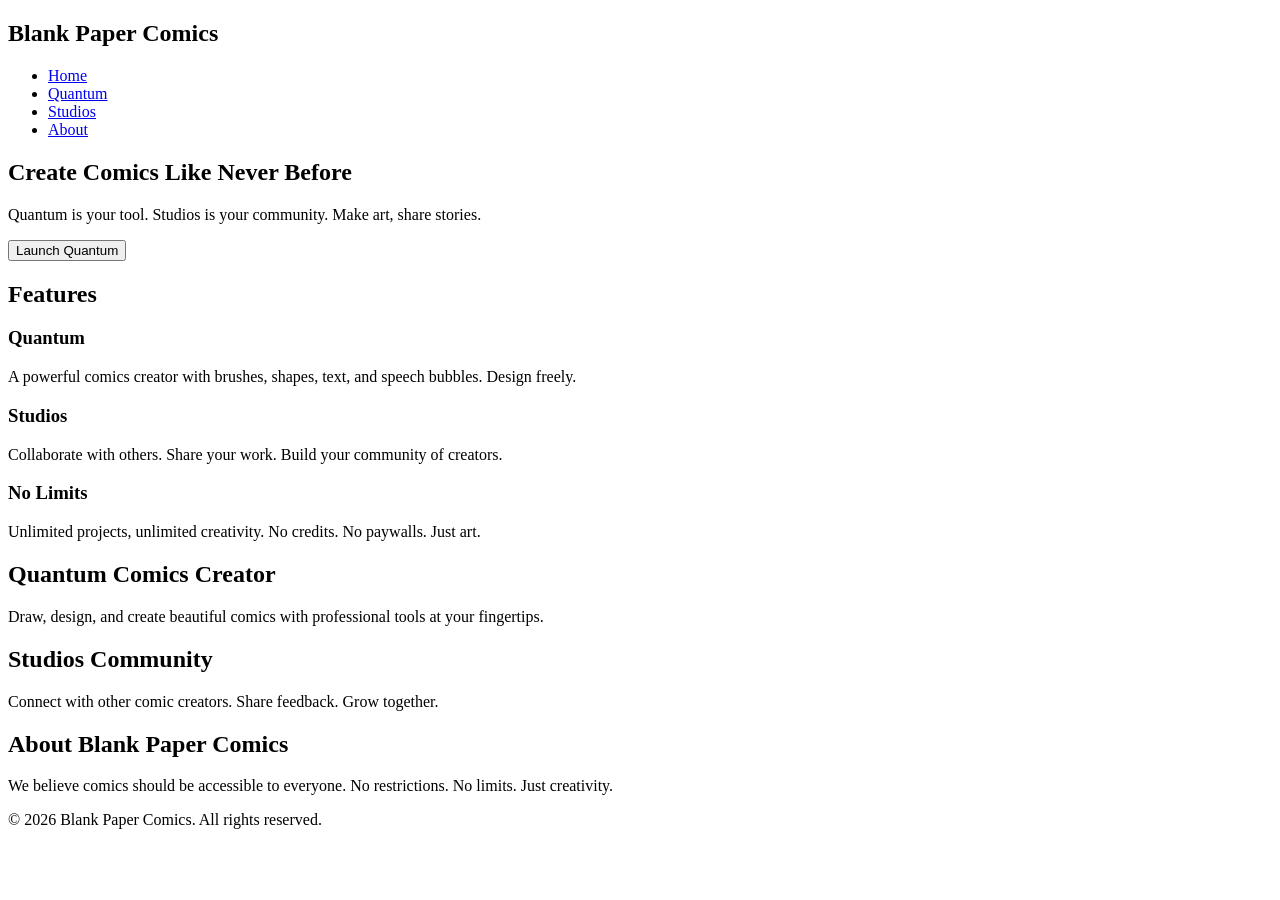
==== index.html @ 22b2c462 "Add simple test homepage for Blank Paper Comics" ====
<!DOCTYPE html>
<html lang="en">
<head>
    <meta charset="UTF-8">
    <meta name="viewport" content="width=device-width, initial-scale=1.0">
    <title>Blank Paper Comics</title>
    <link rel="stylesheet" href="styles.css">
</head>
<body>
    <!-- Navigation -->
    <nav class="navbar">
        <div class="container">
            <div class="logo">
                <h1>Blank Paper Comics</h1>
            </div>
            <ul class="nav-links">
                <li><a href="#home">Home</a></li>
                <li><a href="#quantum">Quantum</a></li>
                <li><a href="#studios">Studios</a></li>
                <li><a href="#about">About</a></li>
            </ul>
        </div>
    </nav>

    <!-- Hero Section -->
    <section id="home" class="hero">
        <div class="container">
            <h2>Create Comics Like Never Before</h2>
            <p>Quantum is your tool. Studios is your community. Make art, share stories.</p>
            <button class="btn btn-primary">Launch Quantum</button>
        </div>
    </section>

    <!-- Features Section -->
    <section id="features" class="features">
        <div class="container">
            <h2>Features</h2>
            <div class="feature-grid">
                <div class="feature-card">
                    <h3>Quantum</h3>
                    <p>A powerful comics creator with brushes, shapes, text, and speech bubbles. Design freely.</p>
                </div>
                <div class="feature-card">
                    <h3>Studios</h3>
                    <p>Collaborate with others. Share your work. Build your community of creators.</p>
                </div>
                <div class="feature-card">
                    <h3>No Limits</h3>
                    <p>Unlimited projects, unlimited creativity. No credits. No paywalls. Just art.</p>
                </div>
            </div>
        </div>
    </section>

    <!-- Quantum Section -->
    <section id="quantum" class="section">
        <div class="container">
            <h2>Quantum Comics Creator</h2>
            <p>Draw, design, and create beautiful comics with professional tools at your fingertips.</p>
        </div>
    </section>

    <!-- Studios Section -->
    <section id="studios" class="section">
        <div class="container">
            <h2>Studios Community</h2>
            <p>Connect with other comic creators. Share feedback. Grow together.</p>
        </div>
    </section>

    <!-- About Section -->
    <section id="about" class="section">
        <div class="container">
            <h2>About Blank Paper Comics</h2>
            <p>We believe comics should be accessible to everyone. No restrictions. No limits. Just creativity.</p>
        </div>
    </section>

    <!-- Footer -->
    <footer class="footer">
        <div class="container">
            <p>&copy; 2026 Blank Paper Comics. All rights reserved.</p>
        </div>
    </footer>

    <script src="script.js"></script>
</body>
</html>
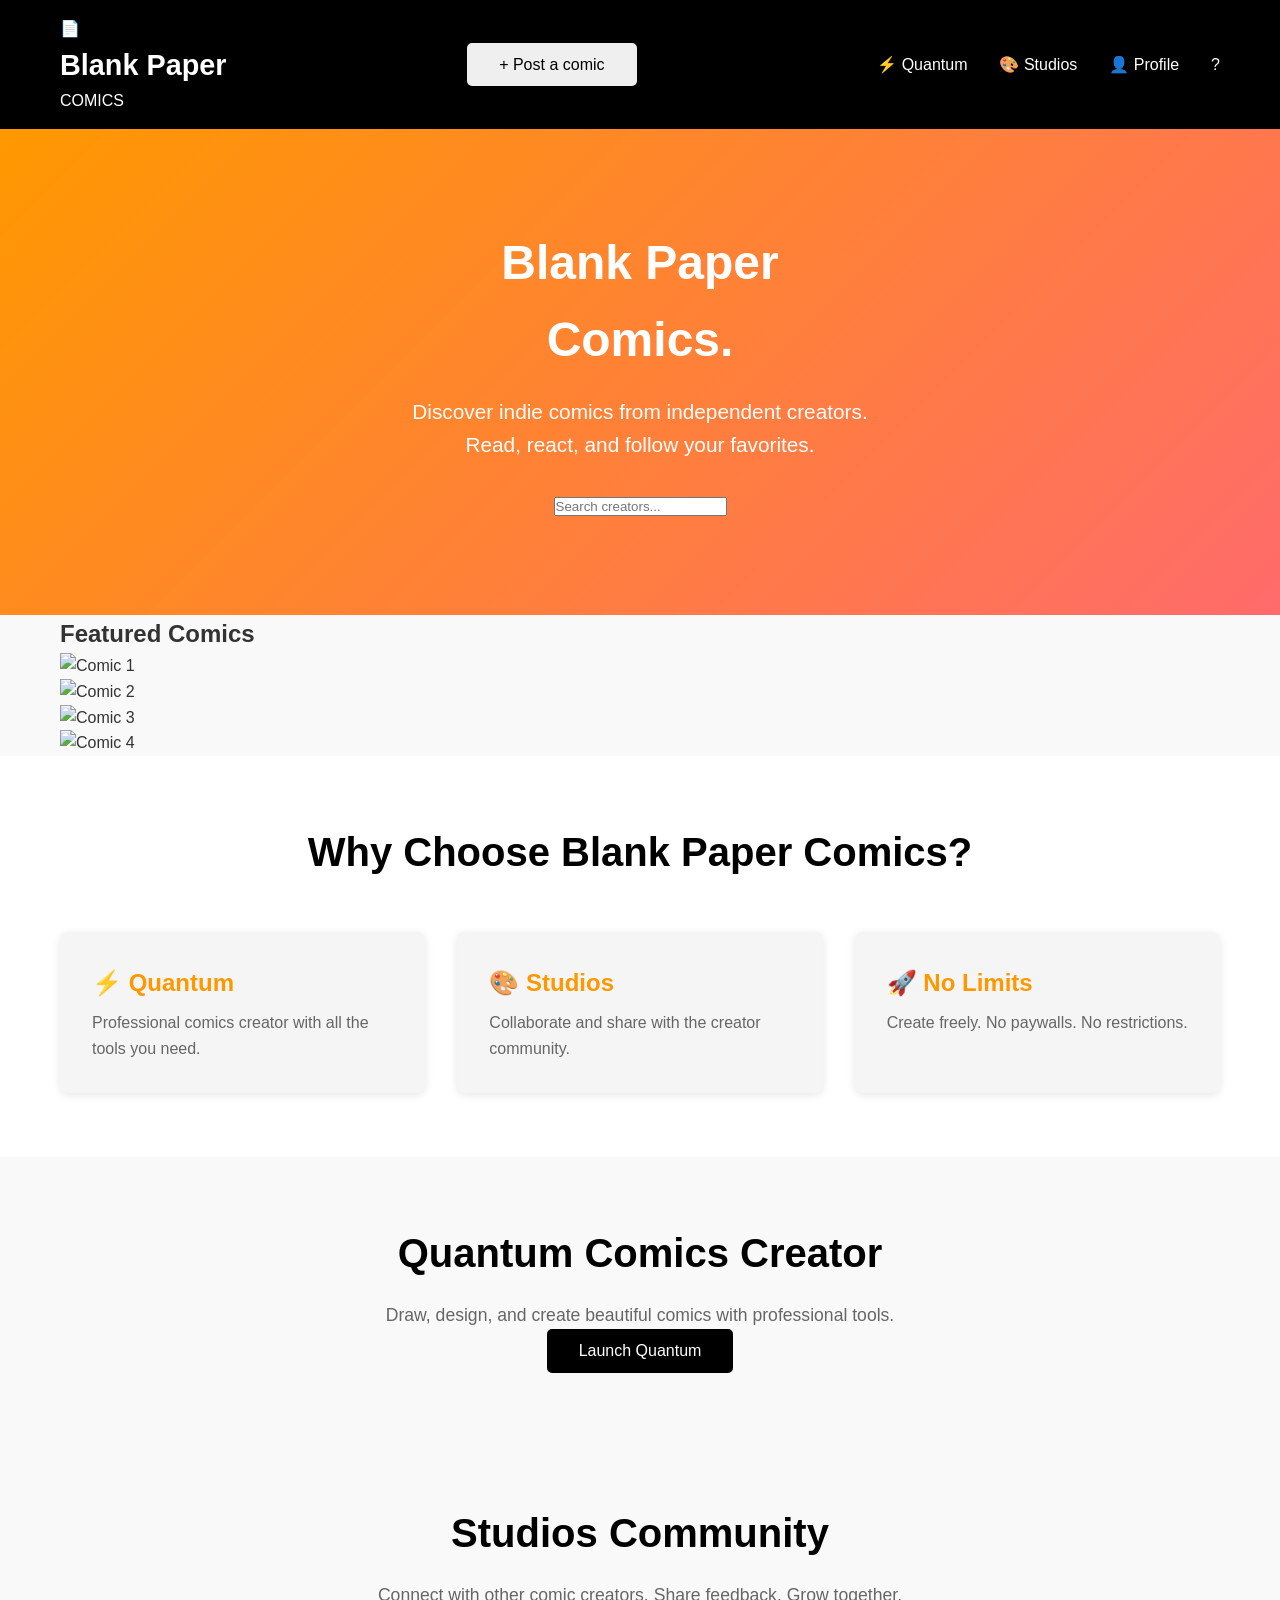
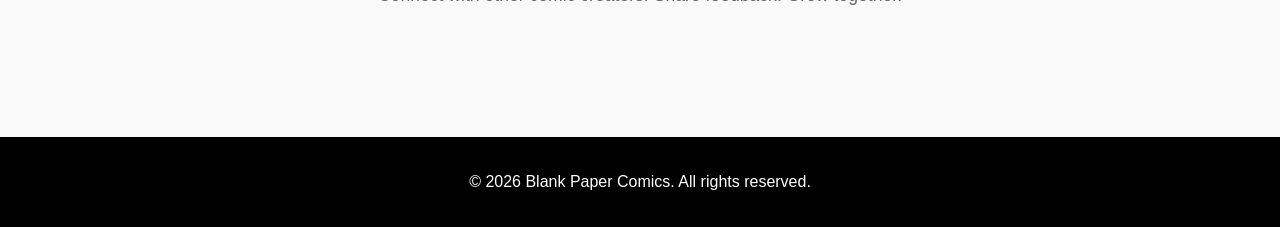
==== commit 0f341e91: "Update homepage to match existing BPC design with top bar" ====
--- a/index.html
+++ b/index.html
@@ -7,17 +7,22 @@
     <link rel="stylesheet" href="styles.css">
 </head>
 <body>
-    <!-- Navigation -->
+    <!-- Navigation Bar -->
     <nav class="navbar">
         <div class="container">
             <div class="logo">
-                <h1>Blank Paper Comics</h1>
+                <span class="logo-icon">📄</span>
+                <div class="logo-text">
+                    <h1>Blank Paper</h1>
+                    <p>COMICS</p>
+                </div>
             </div>
+            <button class="btn btn-post">+ Post a comic</button>
             <ul class="nav-links">
-                <li><a href="#home">Home</a></li>
-                <li><a href="#quantum">Quantum</a></li>
-                <li><a href="#studios">Studios</a></li>
-                <li><a href="#about">About</a></li>
+                <li><a href="#quantum">⚡ Quantum</a></li>
+                <li><a href="#studios">🎨 Studios</a></li>
+                <li><a href="#profile">👤 Profile</a></li>
+                <li><a href="#help">?</a></li>
             </ul>
         </div>
     </nav>
@@ -25,28 +30,51 @@
     <!-- Hero Section -->
     <section id="home" class="hero">
         <div class="container">
-            <h2>Create Comics Like Never Before</h2>
-            <p>Quantum is your tool. Studios is your community. Make art, share stories.</p>
-            <button class="btn btn-primary">Launch Quantum</button>
+            <h2>Blank Paper<br><span class="highlight">Comics.</span></h2>
+            <p>Discover indie comics from independent creators.<br>Read, react, and follow your favorites.</p>
+            <div class="search-box">
+                <input type="text" placeholder="Search creators...">
+            </div>
+        </div>
+    </section>
+
+    <!-- Comics Gallery Section -->
+    <section id="gallery" class="gallery">
+        <div class="container">
+            <h2>Featured Comics</h2>
+            <div class="comics-grid">
+                <div class="comic-card">
+                    <img src="https://via.placeholder.com/300x400?text=Comic+1" alt="Comic 1">
+                </div>
+                <div class="comic-card">
+                    <img src="https://via.placeholder.com/300x400?text=Comic+2" alt="Comic 2">
+                </div>
+                <div class="comic-card">
+                    <img src="https://via.placeholder.com/300x400?text=Comic+3" alt="Comic 3">
+                </div>
+                <div class="comic-card">
+                    <img src="https://via.placeholder.com/300x400?text=Comic+4" alt="Comic 4">
+                </div>
+            </div>
         </div>
     </section>
 
     <!-- Features Section -->
     <section id="features" class="features">
         <div class="container">
-            <h2>Features</h2>
+            <h2>Why Choose Blank Paper Comics?</h2>
             <div class="feature-grid">
                 <div class="feature-card">
-                    <h3>Quantum</h3>
-                    <p>A powerful comics creator with brushes, shapes, text, and speech bubbles. Design freely.</p>
+                    <h3>⚡ Quantum</h3>
+                    <p>Professional comics creator with all the tools you need.</p>
                 </div>
                 <div class="feature-card">
-                    <h3>Studios</h3>
-                    <p>Collaborate with others. Share your work. Build your community of creators.</p>
+                    <h3>🎨 Studios</h3>
+                    <p>Collaborate and share with the creator community.</p>
                 </div>
                 <div class="feature-card">
-                    <h3>No Limits</h3>
-                    <p>Unlimited projects, unlimited creativity. No credits. No paywalls. Just art.</p>
+                    <h3>🚀 No Limits</h3>
+                    <p>Create freely. No paywalls. No restrictions.</p>
                 </div>
             </div>
         </div>
@@ -56,7 +84,8 @@
     <section id="quantum" class="section">
         <div class="container">
             <h2>Quantum Comics Creator</h2>
-            <p>Draw, design, and create beautiful comics with professional tools at your fingertips.</p>
+            <p>Draw, design, and create beautiful comics with professional tools.</p>
+            <button class="btn btn-primary">Launch Quantum</button>
         </div>
     </section>
 
@@ -65,14 +94,6 @@
         <div class="container">
             <h2>Studios Community</h2>
             <p>Connect with other comic creators. Share feedback. Grow together.</p>
-        </div>
-    </section>
-
-    <!-- About Section -->
-    <section id="about" class="section">
-        <div class="container">
-            <h2>About Blank Paper Comics</h2>
-            <p>We believe comics should be accessible to everyone. No restrictions. No limits. Just creativity.</p>
         </div>
     </section>
 
--- a/styles.css
+++ b/styles.css
@@ -0,0 +1,186 @@
+/* General Styles */
+* {
+    margin: 0;
+    padding: 0;
+    box-sizing: border-box;
+}
+
+body {
+    font-family: 'Segoe UI', Tahoma, Geneva, Verdana, sans-serif;
+    line-height: 1.6;
+    color: #333;
+    background-color: #f9f9f9;
+}
+
+.container {
+    max-width: 1200px;
+    margin: 0 auto;
+    padding: 0 20px;
+}
+
+/* Navigation */
+.navbar {
+    background-color: #000;
+    color: #fff;
+    padding: 1rem 0;
+    position: sticky;
+    top: 0;
+    z-index: 100;
+}
+
+.navbar .container {
+    display: flex;
+    justify-content: space-between;
+    align-items: center;
+}
+
+.logo h1 {
+    font-size: 1.8rem;
+    font-weight: bold;
+}
+
+.nav-links {
+    display: flex;
+    list-style: none;
+    gap: 2rem;
+}
+
+.nav-links a {
+    color: #fff;
+    text-decoration: none;
+    transition: color 0.3s;
+}
+
+.nav-links a:hover {
+    color: #ff9800;
+}
+
+/* Hero Section */
+.hero {
+    background: linear-gradient(135deg, #ff9800, #ff6b6b);
+    color: #fff;
+    padding: 6rem 0;
+    text-align: center;
+}
+
+.hero h2 {
+    font-size: 3rem;
+    margin-bottom: 1rem;
+}
+
+.hero p {
+    font-size: 1.3rem;
+    margin-bottom: 2rem;
+}
+
+/* Buttons */
+.btn {
+    padding: 0.8rem 2rem;
+    border: none;
+    border-radius: 5px;
+    cursor: pointer;
+    font-size: 1rem;
+    transition: all 0.3s;
+}
+
+.btn-primary {
+    background-color: #000;
+    color: #fff;
+}
+
+.btn-primary:hover {
+    background-color: #333;
+    transform: scale(1.05);
+}
+
+/* Features Section */
+.features {
+    padding: 4rem 0;
+    background-color: #fff;
+}
+
+.features h2 {
+    text-align: center;
+    font-size: 2.5rem;
+    margin-bottom: 3rem;
+    color: #000;
+}
+
+.feature-grid {
+    display: grid;
+    grid-template-columns: repeat(auto-fit, minmax(300px, 1fr));
+    gap: 2rem;
+}
+
+.feature-card {
+    background-color: #f5f5f5;
+    padding: 2rem;
+    border-radius: 8px;
+    box-shadow: 0 2px 8px rgba(0, 0, 0, 0.1);
+    transition: transform 0.3s, box-shadow 0.3s;
+}
+
+.feature-card:hover {
+    transform: translateY(-5px);
+    box-shadow: 0 4px 12px rgba(0, 0, 0, 0.15);
+}
+
+.feature-card h3 {
+    font-size: 1.5rem;
+    margin-bottom: 0.5rem;
+    color: #ff9800;
+}
+
+.feature-card p {
+    color: #666;
+}
+
+/* Sections */
+.section {
+    padding: 4rem 0;
+    text-align: center;
+}
+
+.section:nth-child(odd) {
+    background-color: #f9f9f9;
+}
+
+.section h2 {
+    font-size: 2.5rem;
+    margin-bottom: 1rem;
+    color: #000;
+}
+
+.section p {
+    font-size: 1.1rem;
+    color: #666;
+}
+
+/* Footer */
+.footer {
+    background-color: #000;
+    color: #fff;
+    text-align: center;
+    padding: 2rem 0;
+    margin-top: 4rem;
+}
+
+/* Responsive */
+@media (max-width: 768px) {
+    .nav-links {
+        gap: 1rem;
+    }
+
+    .hero h2 {
+        font-size: 2rem;
+    }
+
+    .hero p {
+        font-size: 1rem;
+    }
+
+    .features h2,
+    .section h2 {
+        font-size: 2rem;
+    }
+}
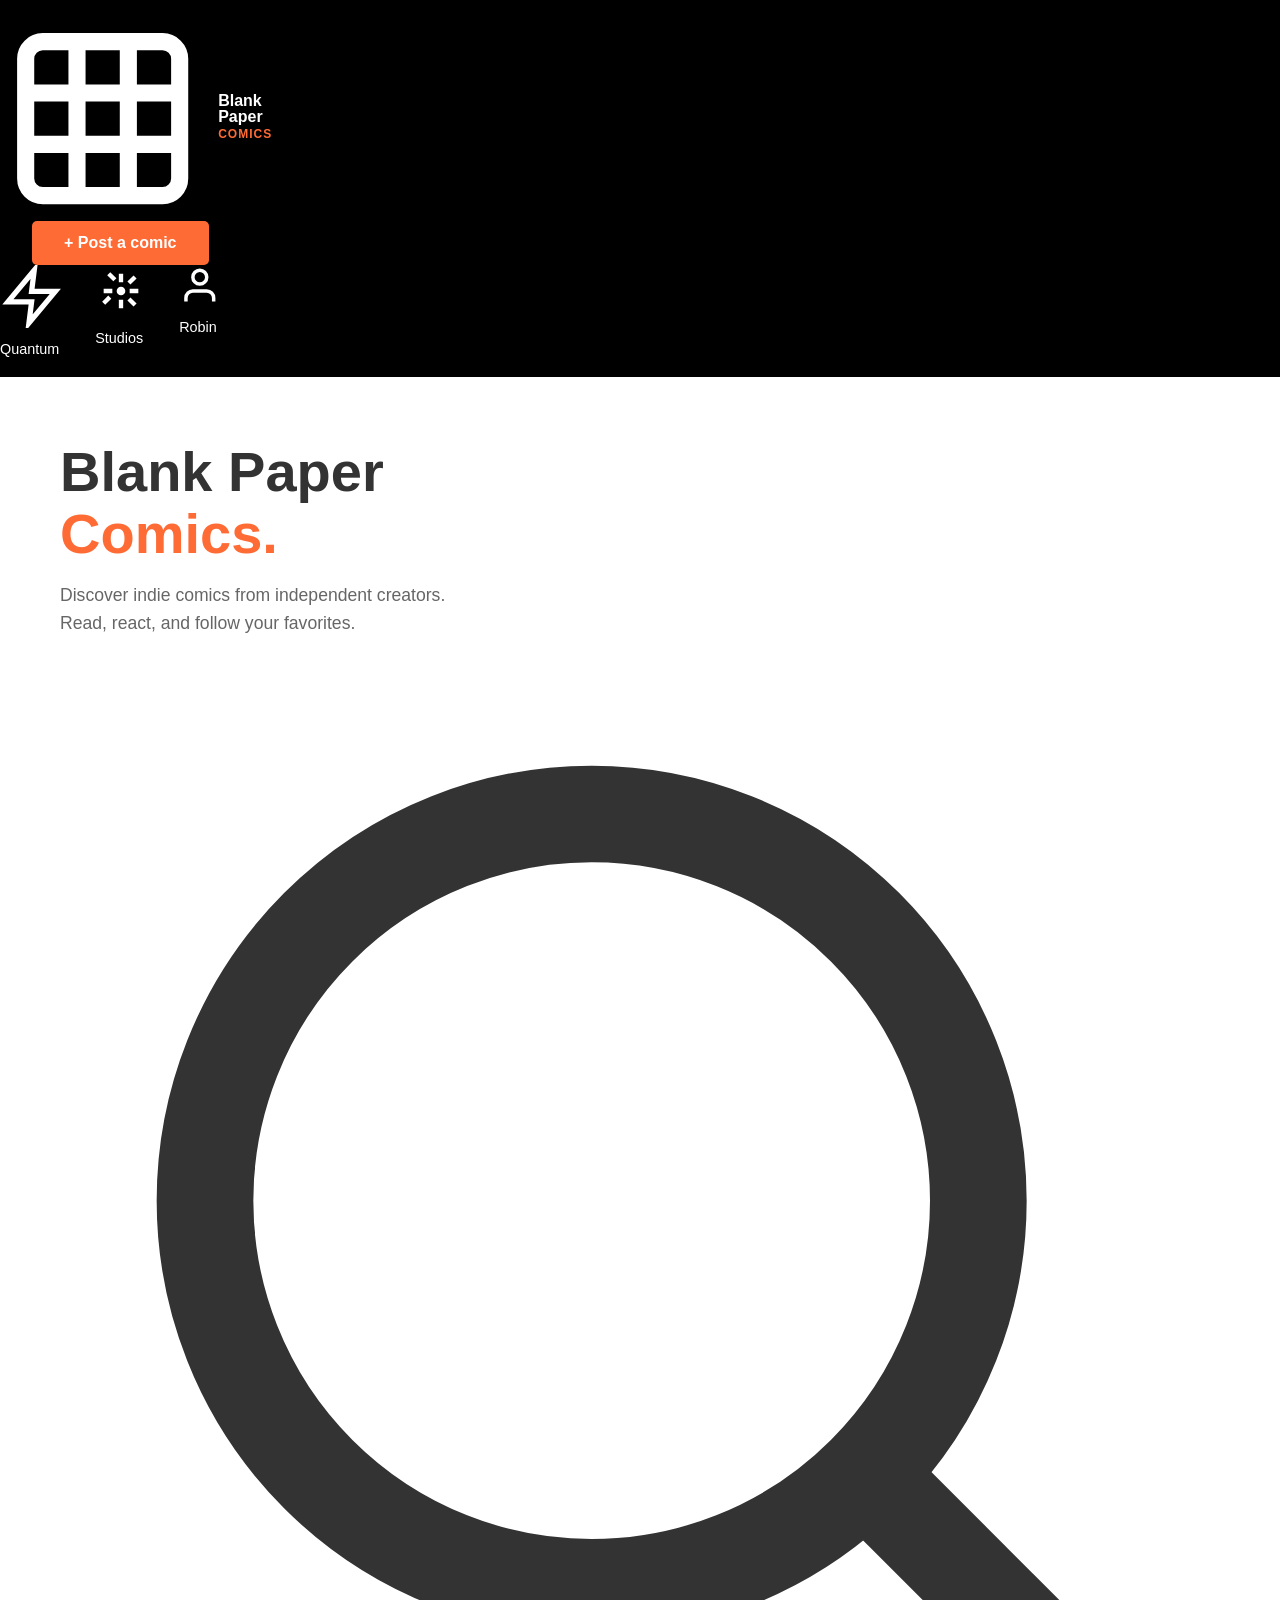
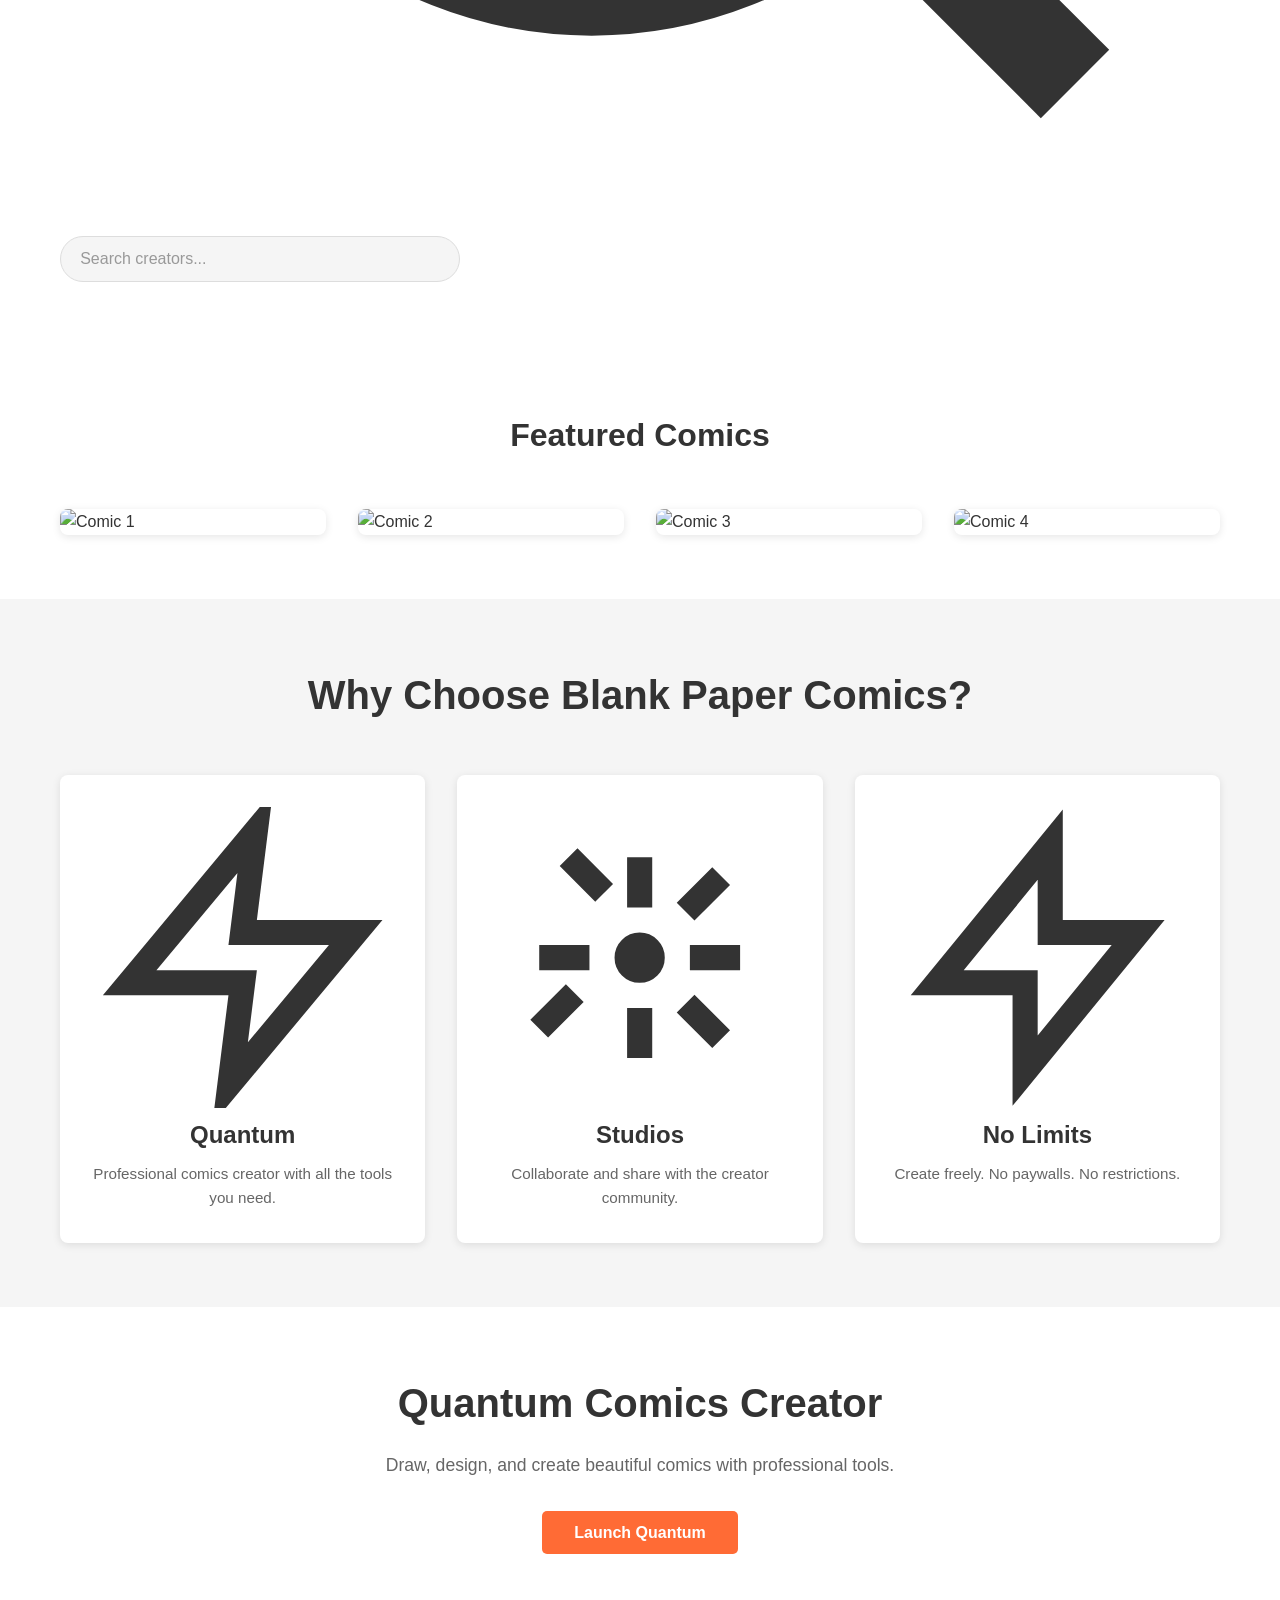
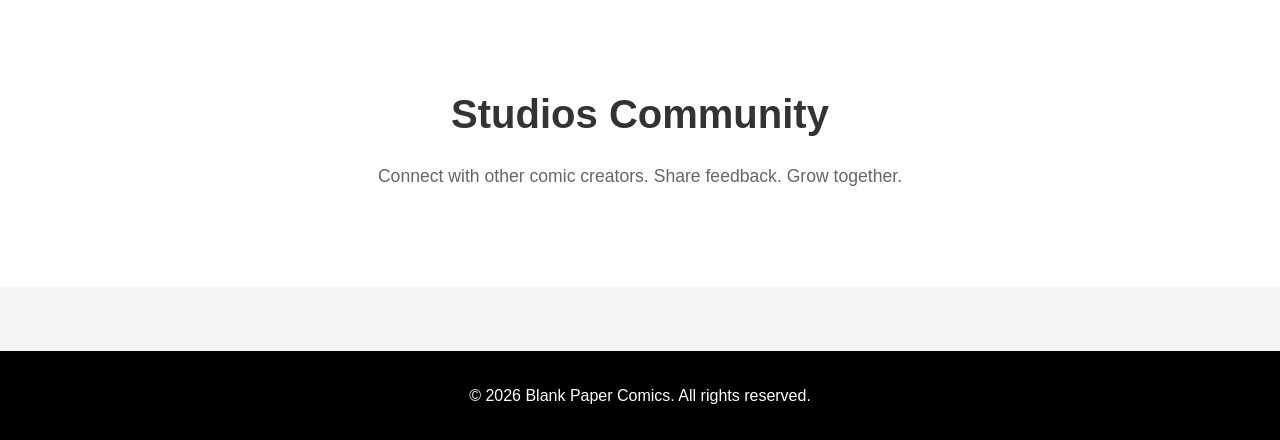
==== commit 68039494: "Replace emojis with SVG icons - add proper logo and nav icons" ====
--- a/index.html
+++ b/index.html
@@ -9,20 +9,65 @@
 <body>
     <!-- Navigation Bar -->
     <nav class="navbar">
-        <div class="container">
+        <div class="navbar-container">
             <div class="logo">
-                <span class="logo-icon">📄</span>
+                <svg class="logo-icon" viewBox="0 0 24 24" fill="none" stroke="currentColor" stroke-width="2">
+                    <rect x="3" y="3" width="18" height="18" rx="2"/>
+                    <line x1="9" y1="3" x2="9" y2="21"/>
+                    <line x1="15" y1="3" x2="15" y2="21"/>
+                    <line x1="3" y1="9" x2="21" y2="9"/>
+                    <line x1="3" y1="15" x2="21" y2="15"/>
+                </svg>
                 <div class="logo-text">
                     <h1>Blank Paper</h1>
                     <p>COMICS</p>
                 </div>
             </div>
+            
             <button class="btn btn-post">+ Post a comic</button>
+            
             <ul class="nav-links">
-                <li><a href="#quantum">⚡ Quantum</a></li>
-                <li><a href="#studios">🎨 Studios</a></li>
-                <li><a href="#profile">👤 Profile</a></li>
-                <li><a href="#help">?</a></li>
+                <li>
+                    <a href="#quantum" class="nav-item">
+                        <svg class="nav-icon" viewBox="0 0 24 24" fill="none" stroke="currentColor" stroke-width="2">
+                            <polygon points="13 2 3 14 12 14 11 22 21 10 12 10 13 2"/>
+                        </svg>
+                        <span>Quantum</span>
+                    </a>
+                </li>
+                <li>
+                    <a href="#studios" class="nav-item">
+                        <svg class="nav-icon" viewBox="0 0 24 24" fill="none" stroke="currentColor" stroke-width="2">
+                            <circle cx="12" cy="12" r="1"/>
+                            <path d="M12 8v-4M12 16v4M8 12h-4M16 12h4M9.17 6.83l-2.83-2.83M15.66 15.66l2.83 2.83M6.83 14.83l-2.83 2.83M15.66 8.34l2.83-2.83"/>
+                        </svg>
+                        <span>Studios</span>
+                    </a>
+                </li>
+                <li>
+                    <a href="#profile" class="nav-item">
+                        <svg class="nav-icon" viewBox="0 0 24 24" fill="none" stroke="currentColor" stroke-width="2">
+                            <path d="M20 21v-2a4 4 0 0 0-4-4H8a4 4 0 0 0-4 4v2"/>
+                            <circle cx="12" cy="7" r="4"/>
+                        </svg>
+                        <span>Robin</span>
+                    </a>
+                </li>
+                <li>
+                    <a href="#help" class="nav-item help-icon">
+                        <svg class="nav-icon" viewBox="0 0 24 24" fill="none" stroke="currentColor" stroke-width="2">
+                            <circle cx="12" cy="12" r="10"/>
+                            <path d="M12 16v-4M12 8h.01"/>
+                        </svg>
+                    </a>
+                </li>
+                <li>
+                    <a href="#logout" class="nav-item logout-icon">
+                        <svg class="nav-icon" viewBox="0 0 24 24" fill="none" stroke="currentColor" stroke-width="2">
+                            <path d="M9 21H5a2 2 0 0 1-2-2V5a2 2 0 0 1 2-2h4M16 17l5-5-5-5M21 12H9"/>
+                        </svg>
+                    </a>
+                </li>
             </ul>
         </div>
     </nav>
@@ -33,6 +78,10 @@
             <h2>Blank Paper<br><span class="highlight">Comics.</span></h2>
             <p>Discover indie comics from independent creators.<br>Read, react, and follow your favorites.</p>
             <div class="search-box">
+                <svg class="search-icon" viewBox="0 0 24 24" fill="none" stroke="currentColor" stroke-width="2">
+                    <circle cx="11" cy="11" r="8"/>
+                    <path d="m21 21-4.35-4.35"/>
+                </svg>
                 <input type="text" placeholder="Search creators...">
             </div>
         </div>
@@ -65,15 +114,31 @@
             <h2>Why Choose Blank Paper Comics?</h2>
             <div class="feature-grid">
                 <div class="feature-card">
-                    <h3>⚡ Quantum</h3>
+                    <div class="feature-icon">
+                        <svg viewBox="0 0 24 24" fill="none" stroke="currentColor" stroke-width="2">
+                            <polygon points="13 2 3 14 12 14 11 22 21 10 12 10 13 2"/>
+                        </svg>
+                    </div>
+                    <h3>Quantum</h3>
                     <p>Professional comics creator with all the tools you need.</p>
                 </div>
                 <div class="feature-card">
-                    <h3>🎨 Studios</h3>
+                    <div class="feature-icon">
+                        <svg viewBox="0 0 24 24" fill="none" stroke="currentColor" stroke-width="2">
+                            <circle cx="12" cy="12" r="1"/>
+                            <path d="M12 8v-4M12 16v4M8 12h-4M16 12h4M9.17 6.83l-2.83-2.83M15.66 15.66l2.83 2.83M6.83 14.83l-2.83 2.83M15.66 8.34l2.83-2.83"/>
+                        </svg>
+                    </div>
+                    <h3>Studios</h3>
                     <p>Collaborate and share with the creator community.</p>
                 </div>
                 <div class="feature-card">
-                    <h3>🚀 No Limits</h3>
+                    <div class="feature-icon">
+                        <svg viewBox="0 0 24 24" fill="none" stroke="currentColor" stroke-width="2">
+                            <path d="M13 10V3L4 14h7v7l9-11h-7z"/>
+                        </svg>
+                    </div>
+                    <h3>No Limits</h3>
                     <p>Create freely. No paywalls. No restrictions.</p>
                 </div>
             </div>
--- a/styles.css
+++ b/styles.css
@@ -6,10 +6,10 @@
 }
 
 body {
-    font-family: 'Segoe UI', Tahoma, Geneva, Verdana, sans-serif;
+    font-family: -apple-system, BlinkMacSystemFont, 'Segoe UI', Roboto, sans-serif;
     line-height: 1.6;
     color: #333;
-    background-color: #f9f9f9;
+    background-color: #f5f5f5;
 }
 
 .container {
@@ -18,7 +18,7 @@
     padding: 0 20px;
 }
 
-/* Navigation */
+/* Navigation Bar */
 .navbar {
     background-color: #000;
     color: #fff;
@@ -26,17 +26,54 @@
     position: sticky;
     top: 0;
     z-index: 100;
+    display: flex;
+    align-items: center;
 }
 
 .navbar .container {
     display: flex;
     justify-content: space-between;
     align-items: center;
-}
-
-.logo h1 {
+    width: 100%;
+}
+
+.logo {
+    display: flex;
+    align-items: center;
+    gap: 0.8rem;
+}
+
+.logo-icon {
     font-size: 1.8rem;
-    font-weight: bold;
+}
+
+.logo-text h1 {
+    font-size: 1rem;
+    font-weight: bold;
+    line-height: 1;
+}
+
+.logo-text p {
+    font-size: 0.75rem;
+    color: #ff6b35;
+    font-weight: bold;
+    letter-spacing: 1px;
+}
+
+.btn-post {
+    background-color: #ff6b35;
+    color: #fff;
+    border: none;
+    padding: 0.6rem 1.2rem;
+    border-radius: 25px;
+    cursor: pointer;
+    font-weight: bold;
+    margin: 0 2rem;
+    transition: background-color 0.3s;
+}
+
+.btn-post:hover {
+    background-color: #e55a24;
 }
 
 .nav-links {
@@ -48,28 +85,145 @@
 .nav-links a {
     color: #fff;
     text-decoration: none;
+    font-size: 0.9rem;
     transition: color 0.3s;
 }
 
 .nav-links a:hover {
-    color: #ff9800;
+    color: #ff6b35;
 }
 
 /* Hero Section */
 .hero {
-    background: linear-gradient(135deg, #ff9800, #ff6b6b);
-    color: #fff;
-    padding: 6rem 0;
-    text-align: center;
+    background-color: #fff;
+    padding: 4rem 0;
+    text-align: left;
 }
 
 .hero h2 {
-    font-size: 3rem;
+    font-size: 3.5rem;
+    font-weight: bold;
     margin-bottom: 1rem;
+    line-height: 1.1;
+}
+
+.hero .highlight {
+    color: #ff6b35;
 }
 
 .hero p {
-    font-size: 1.3rem;
+    font-size: 1.1rem;
+    color: #666;
+    margin-bottom: 2rem;
+    line-height: 1.6;
+}
+
+.search-box {
+    margin-top: 2rem;
+}
+
+.search-box input {
+    width: 100%;
+    max-width: 400px;
+    padding: 0.8rem 1.2rem;
+    border: 1px solid #ddd;
+    border-radius: 25px;
+    font-size: 1rem;
+    background-color: #f5f5f5;
+}
+
+.search-box input::placeholder {
+    color: #999;
+}
+
+/* Gallery Section */
+.gallery {
+    padding: 4rem 0;
+    background-color: #fff;
+}
+
+.gallery h2 {
+    text-align: center;
+    font-size: 2rem;
+    margin-bottom: 3rem;
+}
+
+.comics-grid {
+    display: grid;
+    grid-template-columns: repeat(auto-fill, minmax(250px, 1fr));
+    gap: 2rem;
+}
+
+.comic-card {
+    border-radius: 8px;
+    overflow: hidden;
+    box-shadow: 0 2px 8px rgba(0, 0, 0, 0.1);
+    transition: transform 0.3s, box-shadow 0.3s;
+    cursor: pointer;
+}
+
+.comic-card:hover {
+    transform: translateY(-5px);
+    box-shadow: 0 4px 12px rgba(0, 0, 0, 0.15);
+}
+
+.comic-card img {
+    width: 100%;
+    height: 350px;
+    object-fit: cover;
+}
+
+/* Features Section */
+.features {
+    padding: 4rem 0;
+    background-color: #f5f5f5;
+}
+
+.features h2 {
+    text-align: center;
+    font-size: 2.5rem;
+    margin-bottom: 3rem;
+}
+
+.feature-grid {
+    display: grid;
+    grid-template-columns: repeat(auto-fit, minmax(300px, 1fr));
+    gap: 2rem;
+}
+
+.feature-card {
+    background-color: #fff;
+    padding: 2rem;
+    border-radius: 8px;
+    box-shadow: 0 2px 8px rgba(0, 0, 0, 0.1);
+    text-align: center;
+}
+
+.feature-card h3 {
+    font-size: 1.5rem;
+    margin-bottom: 0.5rem;
+}
+
+.feature-card p {
+    color: #666;
+    font-size: 0.95rem;
+}
+
+/* Sections */
+.section {
+    padding: 4rem 0;
+    text-align: center;
+    background-color: #fff;
+}
+
+.section h2 {
+    font-size: 2.5rem;
+    margin-bottom: 1rem;
+}
+
+.section p {
+    font-size: 1.1rem;
+    color: #666;
     margin-bottom: 2rem;
 }
 
@@ -84,76 +238,14 @@
 }
 
 .btn-primary {
-    background-color: #000;
-    color: #fff;
+    background-color: #ff6b35;
+    color: #fff;
+    font-weight: bold;
 }
 
 .btn-primary:hover {
-    background-color: #333;
+    background-color: #e55a24;
     transform: scale(1.05);
-}
-
-/* Features Section */
-.features {
-    padding: 4rem 0;
-    background-color: #fff;
-}
-
-.features h2 {
-    text-align: center;
-    font-size: 2.5rem;
-    margin-bottom: 3rem;
-    color: #000;
-}
-
-.feature-grid {
-    display: grid;
-    grid-template-columns: repeat(auto-fit, minmax(300px, 1fr));
-    gap: 2rem;
-}
-
-.feature-card {
-    background-color: #f5f5f5;
-    padding: 2rem;
-    border-radius: 8px;
-    box-shadow: 0 2px 8px rgba(0, 0, 0, 0.1);
-    transition: transform 0.3s, box-shadow 0.3s;
-}
-
-.feature-card:hover {
-    transform: translateY(-5px);
-    box-shadow: 0 4px 12px rgba(0, 0, 0, 0.15);
-}
-
-.feature-card h3 {
-    font-size: 1.5rem;
-    margin-bottom: 0.5rem;
-    color: #ff9800;
-}
-
-.feature-card p {
-    color: #666;
-}
-
-/* Sections */
-.section {
-    padding: 4rem 0;
-    text-align: center;
-}
-
-.section:nth-child(odd) {
-    background-color: #f9f9f9;
-}
-
-.section h2 {
-    font-size: 2.5rem;
-    margin-bottom: 1rem;
-    color: #000;
-}
-
-.section p {
-    font-size: 1.1rem;
-    color: #666;
 }
 
 /* Footer */
@@ -167,20 +259,24 @@
 
 /* Responsive */
 @media (max-width: 768px) {
+    .navbar .container {
+        flex-direction: column;
+        gap: 1rem;
+    }
+
     .nav-links {
         gap: 1rem;
     }
 
     .hero h2 {
-        font-size: 2rem;
-    }
-
-    .hero p {
-        font-size: 1rem;
-    }
-
-    .features h2,
-    .section h2 {
-        font-size: 2rem;
+        font-size: 2.5rem;
+    }
+
+    .search-box input {
+        max-width: 100%;
+    }
+
+    .comics-grid {
+        grid-template-columns: repeat(auto-fill, minmax(150px, 1fr));
     }
 }
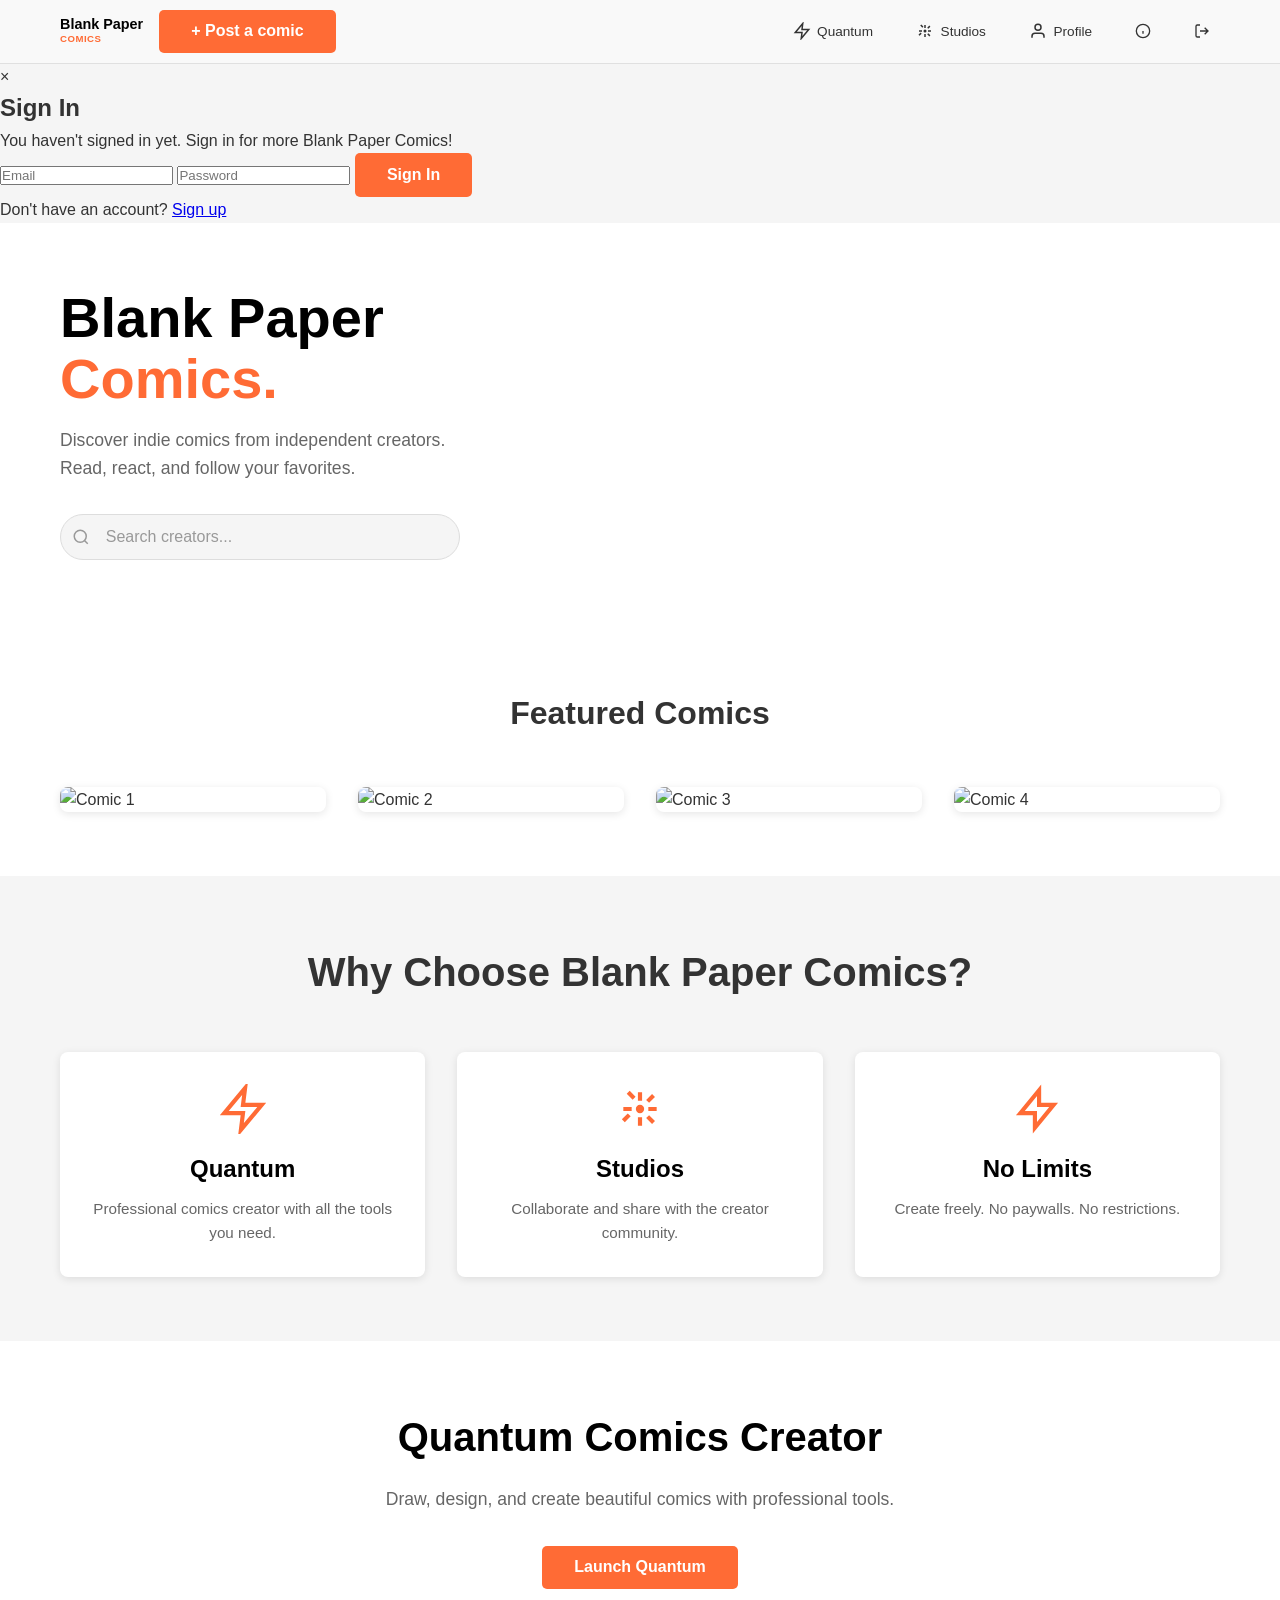
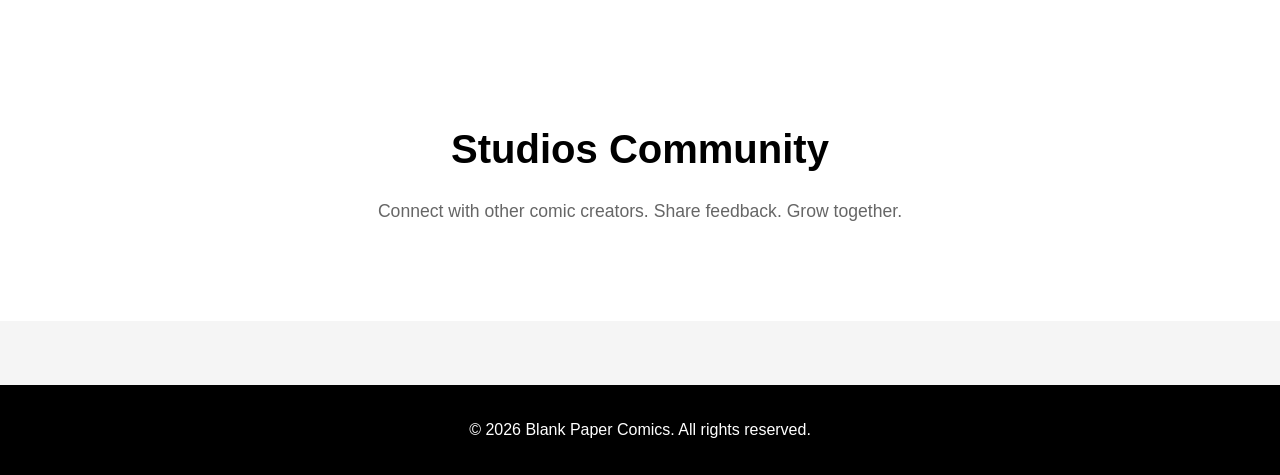
==== commit 5e37cd6c: "Update navbar to black with text only, add login functionality" ====
--- a/index.html
+++ b/index.html
@@ -10,18 +10,9 @@
     <!-- Navigation Bar -->
     <nav class="navbar">
         <div class="navbar-container">
-            <div class="logo">
-                <svg class="logo-icon" viewBox="0 0 24 24" fill="none" stroke="currentColor" stroke-width="2">
-                    <rect x="3" y="3" width="18" height="18" rx="2"/>
-                    <line x1="9" y1="3" x2="9" y2="21"/>
-                    <line x1="15" y1="3" x2="15" y2="21"/>
-                    <line x1="3" y1="9" x2="21" y2="9"/>
-                    <line x1="3" y1="15" x2="21" y2="15"/>
-                </svg>
-                <div class="logo-text">
-                    <h1>Blank Paper</h1>
-                    <p>COMICS</p>
-                </div>
+            <div class="logo-text">
+                <h1>Blank Paper</h1>
+                <p>COMICS</p>
             </div>
             
             <button class="btn btn-post">+ Post a comic</button>
@@ -45,12 +36,12 @@
                     </a>
                 </li>
                 <li>
-                    <a href="#profile" class="nav-item">
+                    <a href="#profile" class="nav-item profile-link" onclick="handleProfileClick(event)">
                         <svg class="nav-icon" viewBox="0 0 24 24" fill="none" stroke="currentColor" stroke-width="2">
                             <path d="M20 21v-2a4 4 0 0 0-4-4H8a4 4 0 0 0-4 4v2"/>
                             <circle cx="12" cy="7" r="4"/>
                         </svg>
-                        <span>Robin</span>
+                        <span class="profile-name">Profile</span>
                     </a>
                 </li>
                 <li>
@@ -71,6 +62,19 @@
             </ul>
         </div>
     </nav>
+
+    <!-- Login Modal -->
+    <div id="loginModal" class="modal">
+        <div class="modal-content">
+            <span class="close" onclick="closeModal()">&times;</span>
+            <h2>Sign In</h2>
+            <p>You haven't signed in yet. Sign in for more Blank Paper Comics!</p>
+            <input type="email" placeholder="Email" id="loginEmail">
+            <input type="password" placeholder="Password" id="loginPassword">
+            <button class="btn btn-primary" onclick="signIn()">Sign In</button>
+            <p class="signup-link">Don't have an account? <a href="#">Sign up</a></p>
+        </div>
+    </div>
 
     <!-- Hero Section -->
     <section id="home" class="hero">
@@ -170,5 +174,43 @@
     </footer>
 
     <script src="script.js"></script>
+    <script>
+        // User state (in real app, this would come from backend)
+        let isLoggedIn = false;
+        let username = '';
+
+        function handleProfileClick(event) {
+            event.preventDefault();
+            if (!isLoggedIn) {
+                openModal();
+            }
+        }
+
+        function openModal() {
+            document.getElementById('loginModal').style.display = 'block';
+        }
+
+        function closeModal() {
+            document.getElementById('loginModal').style.display = 'none';
+        }
+
+        function signIn() {
+            const email = document.getElementById('loginEmail').value;
+            if (email) {
+                username = email.split('@')[0];
+                isLoggedIn = true;
+                document.querySelector('.profile-name').textContent = username;
+                closeModal();
+            }
+        }
+
+        // Close modal when clicking outside
+        window.onclick = function(event) {
+            const modal = document.getElementById('loginModal');
+            if (event.target === modal) {
+                modal.style.display = 'none';
+            }
+        }
+    </script>
 </body>
 </html>
--- a/styles.css
+++ b/styles.css
@@ -20,56 +20,78 @@
 
 /* Navigation Bar */
 .navbar {
-    background-color: #000;
-    color: #fff;
-    padding: 1rem 0;
+    background-color: #f9f9f9;
+    border-bottom: 1px solid #e0e0e0;
+    padding: 0.6rem 0;
     position: sticky;
     top: 0;
     z-index: 100;
-    display: flex;
-    align-items: center;
-}
-
-.navbar .container {
+}
+
+.navbar-container {
+    max-width: 1200px;
+    margin: 0 auto;
+    padding: 0 20px;
     display: flex;
     justify-content: space-between;
     align-items: center;
-    width: 100%;
+    gap: 1rem;
 }
 
 .logo {
     display: flex;
     align-items: center;
-    gap: 0.8rem;
+    gap: 0.6rem;
+    flex-shrink: 0;
 }
 
 .logo-icon {
-    font-size: 1.8rem;
+    width: 32px;
+    height: 32px;
+    background: radial-gradient(circle, #d4a574 0%, #8b7355 100%);
+    border-radius: 50%;
+    display: flex;
+    align-items: center;
+    justify-content: center;
+    position: relative;
+    box-shadow: inset 0 2px 4px rgba(0, 0, 0, 0.2);
+}
+
+.logo-icon::before {
+    content: '';
+    width: 16px;
+    height: 20px;
+    background-color: #f5e6d3;
+    border: 1.5px solid #8b7355;
+    border-radius: 2px;
 }
 
 .logo-text h1 {
-    font-size: 1rem;
+    font-size: 0.9rem;
     font-weight: bold;
     line-height: 1;
+    color: #000;
 }
 
 .logo-text p {
-    font-size: 0.75rem;
+    font-size: 0.6rem;
     color: #ff6b35;
     font-weight: bold;
-    letter-spacing: 1px;
+    letter-spacing: 0.5px;
 }
 
 .btn-post {
     background-color: #ff6b35;
     color: #fff;
     border: none;
-    padding: 0.6rem 1.2rem;
-    border-radius: 25px;
+    padding: 0.5rem 1rem;
+    border-radius: 20px;
     cursor: pointer;
     font-weight: bold;
-    margin: 0 2rem;
+    font-size: 0.85rem;
     transition: background-color 0.3s;
+    flex-shrink: 0;
+    white-space: nowrap;
 }
 
 .btn-post:hover {
@@ -79,18 +101,42 @@
 .nav-links {
     display: flex;
     list-style: none;
-    gap: 2rem;
-}
-
-.nav-links a {
-    color: #fff;
+    gap: 1.5rem;
+    align-items: center;
+    margin-left: auto;
+}
+
+.nav-item {
+    display: flex;
+    align-items: center;
+    gap: 0.4rem;
+    color: #333;
     text-decoration: none;
-    font-size: 0.9rem;
+    font-size: 0.85rem;
     transition: color 0.3s;
-}
-
-.nav-links a:hover {
+    padding: 0.4rem 0.6rem;
+    border-radius: 4px;
+}
+
+.nav-item:hover {
     color: #ff6b35;
+}
+
+.nav-icon {
+    width: 18px;
+    height: 18px;
+    stroke: currentColor;
+}
+
+.help-icon span,
+.logout-icon span {
+    display: none;
+}
+
+.help-icon .nav-icon,
+.logout-icon .nav-icon {
+    width: 16px;
+    height: 16px;
 }
 
 /* Hero Section */
@@ -105,6 +151,7 @@
     font-weight: bold;
     margin-bottom: 1rem;
     line-height: 1.1;
+    color: #000;
 }
 
 .hero .highlight {
@@ -120,12 +167,24 @@
 
 .search-box {
     margin-top: 2rem;
+    position: relative;
+    display: flex;
+    align-items: center;
+    max-width: 400px;
+}
+
+.search-icon {
+    position: absolute;
+    left: 12px;
+    width: 18px;
+    height: 18px;
+    color: #999;
+    pointer-events: none;
 }
 
 .search-box input {
     width: 100%;
-    max-width: 400px;
-    padding: 0.8rem 1.2rem;
+    padding: 0.8rem 1.2rem 0.8rem 2.8rem;
     border: 1px solid #ddd;
     border-radius: 25px;
     font-size: 1rem;
@@ -134,6 +193,12 @@
 
 .search-box input::placeholder {
     color: #999;
+}
+
+.search-box input:focus {
+    outline: none;
+    border-color: #ff6b35;
+    background-color: #fff;
 }
 
 /* Gallery Section */
@@ -199,9 +264,23 @@
     text-align: center;
 }
 
+.feature-icon {
+    width: 50px;
+    height: 50px;
+    margin: 0 auto 1rem;
+    color: #ff6b35;
+}
+
+.feature-icon svg {
+    width: 100%;
+    height: 100%;
+    stroke: currentColor;
+}
+
 .feature-card h3 {
     font-size: 1.5rem;
     margin-bottom: 0.5rem;
+    color: #000;
 }
 
 .feature-card p {
@@ -219,6 +298,7 @@
 .section h2 {
     font-size: 2.5rem;
     margin-bottom: 1rem;
+    color: #000;
 }
 
 .section p {
@@ -259,20 +339,27 @@
 
 /* Responsive */
 @media (max-width: 768px) {
-    .navbar .container {
-        flex-direction: column;
-        gap: 1rem;
+    .navbar-container {
+        flex-wrap: wrap;
+        gap: 0.5rem;
+    }
+
+    .btn-post {
+        margin: 0;
     }
 
     .nav-links {
-        gap: 1rem;
+        gap: 0.8rem;
+        margin-left: 0;
+        order: 3;
+        width: 100%;
     }
 
     .hero h2 {
         font-size: 2.5rem;
     }
 
-    .search-box input {
+    .search-box {
         max-width: 100%;
     }
 
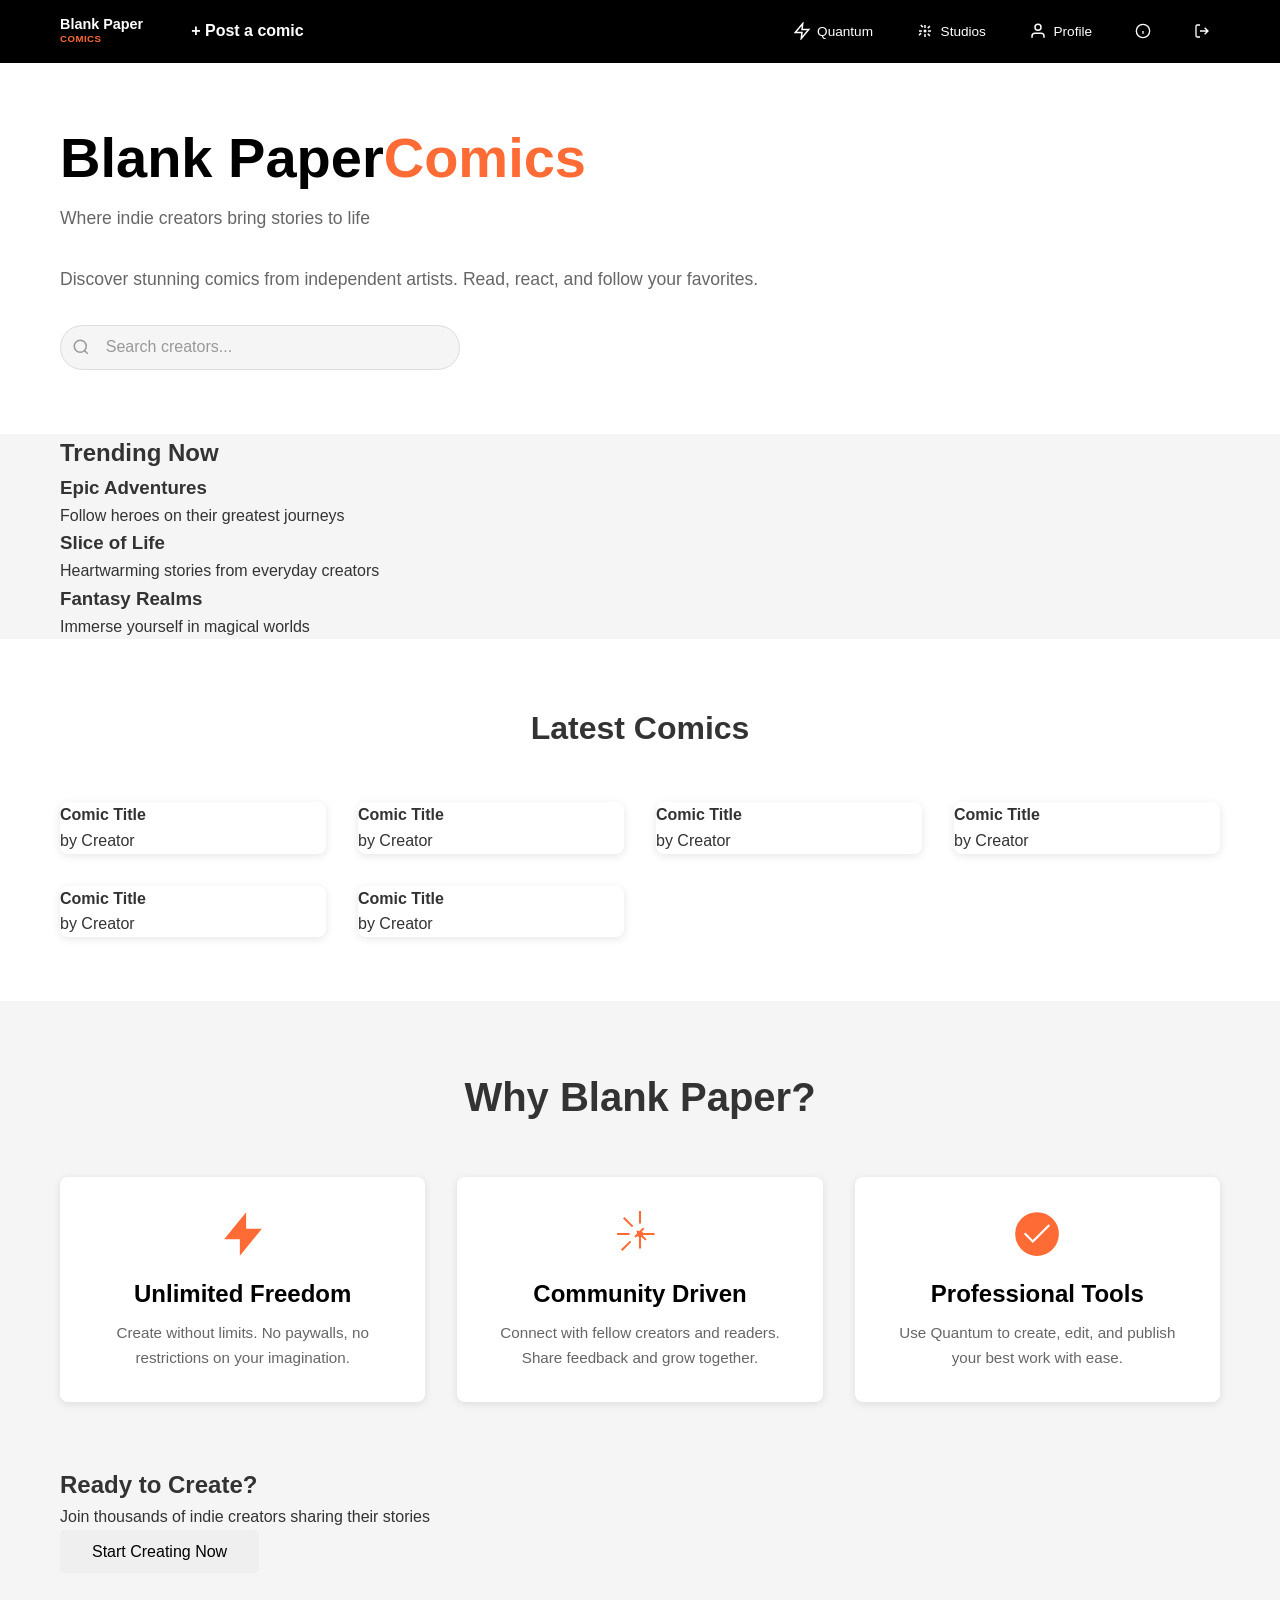
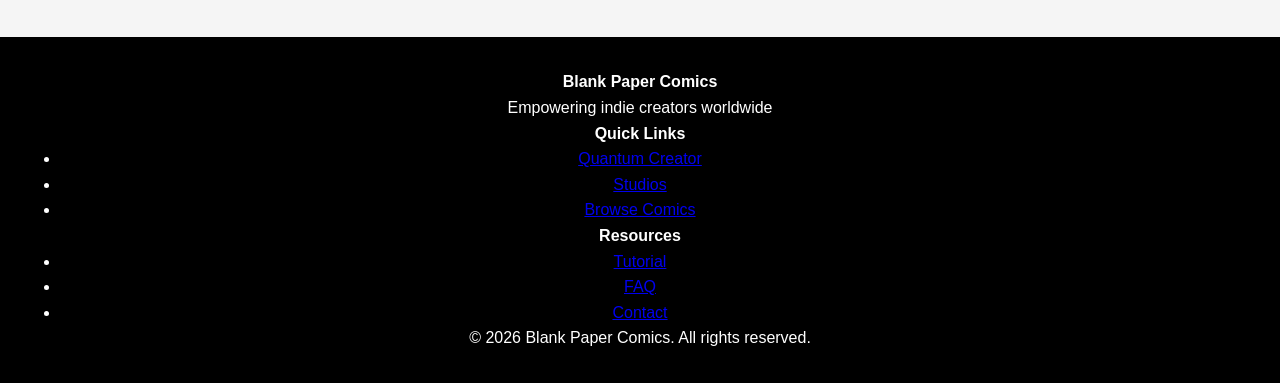
==== commit 4b9152c3: "Complete redesign - vibrant colors, animations, modern layout" ====
--- a/index.html
+++ b/index.html
@@ -79,14 +79,46 @@
     <!-- Hero Section -->
     <section id="home" class="hero">
         <div class="container">
-            <h2>Blank Paper<br><span class="highlight">Comics.</span></h2>
-            <p>Discover indie comics from independent creators.<br>Read, react, and follow your favorites.</p>
-            <div class="search-box">
-                <svg class="search-icon" viewBox="0 0 24 24" fill="none" stroke="currentColor" stroke-width="2">
-                    <circle cx="11" cy="11" r="8"/>
-                    <path d="m21 21-4.35-4.35"/>
-                </svg>
-                <input type="text" placeholder="Search creators...">
+            <div class="hero-content">
+                <h2 class="hero-title">Blank Paper<span class="hero-break"></span><span class="highlight">Comics</span></h2>
+                <p class="hero-subtitle">Where indie creators bring stories to life</p>
+                <p class="hero-description">Discover stunning comics from independent artists. Read, react, and follow your favorites.</p>
+                <div class="search-box">
+                    <svg class="search-icon" viewBox="0 0 24 24" fill="none" stroke="currentColor" stroke-width="2">
+                        <circle cx="11" cy="11" r="8"/>
+                        <path d="m21 21-4.35-4.35"/>
+                    </svg>
+                    <input type="text" placeholder="Search creators...">
+                </div>
+            </div>
+            <div class="hero-visual">
+                <div class="floating-comic floating-1"></div>
+                <div class="floating-comic floating-2"></div>
+                <div class="floating-comic floating-3"></div>
+            </div>
+        </div>
+    </section>
+
+    <!-- Featured Section -->
+    <section class="featured-section">
+        <div class="container">
+            <h2>Trending Now</h2>
+            <div class="featured-grid">
+                <div class="featured-card">
+                    <div class="card-image featured-1"></div>
+                    <h3>Epic Adventures</h3>
+                    <p>Follow heroes on their greatest journeys</p>
+                </div>
+                <div class="featured-card">
+                    <div class="card-image featured-2"></div>
+                    <h3>Slice of Life</h3>
+                    <p>Heartwarming stories from everyday creators</p>
+                </div>
+                <div class="featured-card">
+                    <div class="card-image featured-3"></div>
+                    <h3>Fantasy Realms</h3>
+                    <p>Immerse yourself in magical worlds</p>
+                </div>
             </div>
         </div>
     </section>
@@ -94,19 +126,49 @@
     <!-- Comics Gallery Section -->
     <section id="gallery" class="gallery">
         <div class="container">
-            <h2>Featured Comics</h2>
+            <h2>Latest Comics</h2>
             <div class="comics-grid">
                 <div class="comic-card">
-                    <img src="https://via.placeholder.com/300x400?text=Comic+1" alt="Comic 1">
-                </div>
-                <div class="comic-card">
-                    <img src="https://via.placeholder.com/300x400?text=Comic+2" alt="Comic 2">
-                </div>
-                <div class="comic-card">
-                    <img src="https://via.placeholder.com/300x400?text=Comic+3" alt="Comic 3">
-                </div>
-                <div class="comic-card">
-                    <img src="https://via.placeholder.com/300x400?text=Comic+4" alt="Comic 4">
+                    <div class="comic-image" style="background: linear-gradient(135deg, #667eea 0%, #764ba2 100%);"></div>
+                    <div class="comic-info">
+                        <h4>Comic Title</h4>
+                        <p class="creator">by Creator</p>
+                    </div>
+                </div>
+                <div class="comic-card">
+                    <div class="comic-image" style="background: linear-gradient(135deg, #f093fb 0%, #f5576c 100%);"></div>
+                    <div class="comic-info">
+                        <h4>Comic Title</h4>
+                        <p class="creator">by Creator</p>
+                    </div>
+                </div>
+                <div class="comic-card">
+                    <div class="comic-image" style="background: linear-gradient(135deg, #4facfe 0%, #00f2fe 100%);"></div>
+                    <div class="comic-info">
+                        <h4>Comic Title</h4>
+                        <p class="creator">by Creator</p>
+                    </div>
+                </div>
+                <div class="comic-card">
+                    <div class="comic-image" style="background: linear-gradient(135deg, #43e97b 0%, #38f9d7 100%);"></div>
+                    <div class="comic-info">
+                        <h4>Comic Title</h4>
+                        <p class="creator">by Creator</p>
+                    </div>
+                </div>
+                <div class="comic-card">
+                    <div class="comic-image" style="background: linear-gradient(135deg, #fa709a 0%, #fee140 100%);"></div>
+                    <div class="comic-info">
+                        <h4>Comic Title</h4>
+                        <p class="creator">by Creator</p>
+                    </div>
+                </div>
+                <div class="comic-card">
+                    <div class="comic-image" style="background: linear-gradient(135deg, #30cfd0 0%, #330867 100%);"></div>
+                    <div class="comic-info">
+                        <h4>Comic Title</h4>
+                        <p class="creator">by Creator</p>
+                    </div>
                 </div>
             </div>
         </div>
@@ -115,61 +177,77 @@
     <!-- Features Section -->
     <section id="features" class="features">
         <div class="container">
-            <h2>Why Choose Blank Paper Comics?</h2>
+            <h2>Why Blank Paper?</h2>
             <div class="feature-grid">
                 <div class="feature-card">
                     <div class="feature-icon">
-                        <svg viewBox="0 0 24 24" fill="none" stroke="currentColor" stroke-width="2">
-                            <polygon points="13 2 3 14 12 14 11 22 21 10 12 10 13 2"/>
-                        </svg>
-                    </div>
-                    <h3>Quantum</h3>
-                    <p>Professional comics creator with all the tools you need.</p>
+                        <svg viewBox="0 0 24 24" fill="currentColor">
+                            <path d="M13 10V3L4 14h7v7l9-11h-7z"/>
+                        </svg>
+                    </div>
+                    <h3>Unlimited Freedom</h3>
+                    <p>Create without limits. No paywalls, no restrictions on your imagination.</p>
                 </div>
                 <div class="feature-card">
                     <div class="feature-icon">
-                        <svg viewBox="0 0 24 24" fill="none" stroke="currentColor" stroke-width="2">
+                        <svg viewBox="0 0 24 24" fill="currentColor">
                             <circle cx="12" cy="12" r="1"/>
-                            <path d="M12 8v-4M12 16v4M8 12h-4M16 12h4M9.17 6.83l-2.83-2.83M15.66 15.66l2.83 2.83M6.83 14.83l-2.83 2.83M15.66 8.34l2.83-2.83"/>
-                        </svg>
-                    </div>
-                    <h3>Studios</h3>
-                    <p>Collaborate and share with the creator community.</p>
+                            <path d="M12 1v6m0 6v6M4.22 4.22l4.24 4.24m2.12 2.12l4.24 4.24M1 12h6m6 0h6m-15.78 7.78l4.24-4.24m2.12-2.12l4.24-4.24"/>
+                        </svg>
+                    </div>
+                    <h3>Community Driven</h3>
+                    <p>Connect with fellow creators and readers. Share feedback and grow together.</p>
                 </div>
                 <div class="feature-card">
                     <div class="feature-icon">
-                        <svg viewBox="0 0 24 24" fill="none" stroke="currentColor" stroke-width="2">
-                            <path d="M13 10V3L4 14h7v7l9-11h-7z"/>
-                        </svg>
-                    </div>
-                    <h3>No Limits</h3>
-                    <p>Create freely. No paywalls. No restrictions.</p>
-                </div>
-            </div>
-        </div>
-    </section>
-
-    <!-- Quantum Section -->
-    <section id="quantum" class="section">
-        <div class="container">
-            <h2>Quantum Comics Creator</h2>
-            <p>Draw, design, and create beautiful comics with professional tools.</p>
-            <button class="btn btn-primary">Launch Quantum</button>
-        </div>
-    </section>
-
-    <!-- Studios Section -->
-    <section id="studios" class="section">
-        <div class="container">
-            <h2>Studios Community</h2>
-            <p>Connect with other comic creators. Share feedback. Grow together.</p>
+                        <svg viewBox="0 0 24 24" fill="currentColor">
+                            <path d="M12 2C6.48 2 2 6.48 2 12s4.48 10 10 10 10-4.48 10-10S17.52 2 12 2zm-2 15l-5-5 1.41-1.41L10 14.17l7.59-7.59L19 8l-9 9z"/>
+                        </svg>
+                    </div>
+                    <h3>Professional Tools</h3>
+                    <p>Use Quantum to create, edit, and publish your best work with ease.</p>
+                </div>
+            </div>
+        </div>
+    </section>
+
+    <!-- CTA Section -->
+    <section class="cta-section">
+        <div class="container">
+            <h2>Ready to Create?</h2>
+            <p>Join thousands of indie creators sharing their stories</p>
+            <button class="btn btn-cta">Start Creating Now</button>
         </div>
     </section>
 
     <!-- Footer -->
     <footer class="footer">
         <div class="container">
-            <p>&copy; 2026 Blank Paper Comics. All rights reserved.</p>
+            <div class="footer-content">
+                <div class="footer-section">
+                    <h4>Blank Paper Comics</h4>
+                    <p>Empowering indie creators worldwide</p>
+                </div>
+                <div class="footer-section">
+                    <h4>Quick Links</h4>
+                    <ul>
+                        <li><a href="#quantum">Quantum Creator</a></li>
+                        <li><a href="#studios">Studios</a></li>
+                        <li><a href="#gallery">Browse Comics</a></li>
+                    </ul>
+                </div>
+                <div class="footer-section">
+                    <h4>Resources</h4>
+                    <ul>
+                        <li><a href="#">Tutorial</a></li>
+                        <li><a href="#">FAQ</a></li>
+                        <li><a href="#">Contact</a></li>
+                    </ul>
+                </div>
+            </div>
+            <div class="footer-bottom">
+                <p>&copy; 2026 Blank Paper Comics. All rights reserved.</p>
+            </div>
         </div>
     </footer>
 
--- a/styles.css
+++ b/styles.css
@@ -20,8 +20,8 @@
 
 /* Navigation Bar */
 .navbar {
-    background-color: #f9f9f9;
-    border-bottom: 1px solid #e0e0e0;
+    background-color: #000;
+    color: #fff;
     padding: 0.6rem 0;
     position: sticky;
     top: 0;
@@ -38,39 +38,11 @@
     gap: 1rem;
 }
 
-.logo {
-    display: flex;
-    align-items: center;
-    gap: 0.6rem;
-    flex-shrink: 0;
-}
-
-.logo-icon {
-    width: 32px;
-    height: 32px;
-    background: radial-gradient(circle, #d4a574 0%, #8b7355 100%);
-    border-radius: 50%;
-    display: flex;
-    align-items: center;
-    justify-content: center;
-    position: relative;
-    box-shadow: inset 0 2px 4px rgba(0, 0, 0, 0.2);
-}
-
-.logo-icon::before {
-    content: '';
-    width: 16px;
-    height: 20px;
-    background-color: #f5e6d3;
-    border: 1.5px solid #8b7355;
-    border-radius: 2px;
-}
-
 .logo-text h1 {
     font-size: 0.9rem;
     font-weight: bold;
     line-height: 1;
-    color: #000;
+    color: #fff;
 }
 
 .logo-text p {
@@ -81,7 +53,7 @@
 }
 
 .btn-post {
-    background-color: #ff6b35;
+    background-color: #000;
     color: #fff;
     border: none;
     padding: 0.5rem 1rem;
@@ -95,7 +67,7 @@
 }
 
 .btn-post:hover {
-    background-color: #e55a24;
+    background-color: #333;
 }
 
 .nav-links {
@@ -110,12 +82,13 @@
     display: flex;
     align-items: center;
     gap: 0.4rem;
-    color: #333;
+    color: #fff;
     text-decoration: none;
     font-size: 0.85rem;
     transition: color 0.3s;
     padding: 0.4rem 0.6rem;
     border-radius: 4px;
+    cursor: pointer;
 }
 
 .nav-item:hover {
@@ -137,6 +110,78 @@
 .logout-icon .nav-icon {
     width: 16px;
     height: 16px;
+}
+
+/* Modal */
+.modal {
+    display: none;
+    position: fixed;
+    z-index: 1000;
+    left: 0;
+    top: 0;
+    width: 100%;
+    height: 100%;
+    background-color: rgba(0, 0, 0, 0.5);
+}
+
+.modal-content {
+    background-color: #fff;
+    margin: 10% auto;
+    padding: 2rem;
+    border-radius: 8px;
+    width: 90%;
+    max-width: 400px;
+    text-align: center;
+}
+
+.close {
+    color: #999;
+    float: right;
+    font-size: 2rem;
+    font-weight: bold;
+    cursor: pointer;
+}
+
+.close:hover {
+    color: #000;
+}
+
+.modal-content h2 {
+    margin-bottom: 1rem;
+    color: #000;
+}
+
+.modal-content p {
+    color: #666;
+    margin-bottom: 1.5rem;
+}
+
+.modal-content input {
+    width: 100%;
+    padding: 0.8rem;
+    margin-bottom: 1rem;
+    border: 1px solid #ddd;
+    border-radius: 4px;
+    font-size: 1rem;
+}
+
+.modal-content input:focus {
+    outline: none;
+    border-color: #ff6b35;
+}
+
+.signup-link {
+    margin-top: 1rem;
+    color: #666;
+}
+
+.signup-link a {
+    color: #ff6b35;
+    text-decoration: none;
+}
+
+.signup-link a:hover {
+    text-decoration: underline;
 }
 
 /* Hero Section */
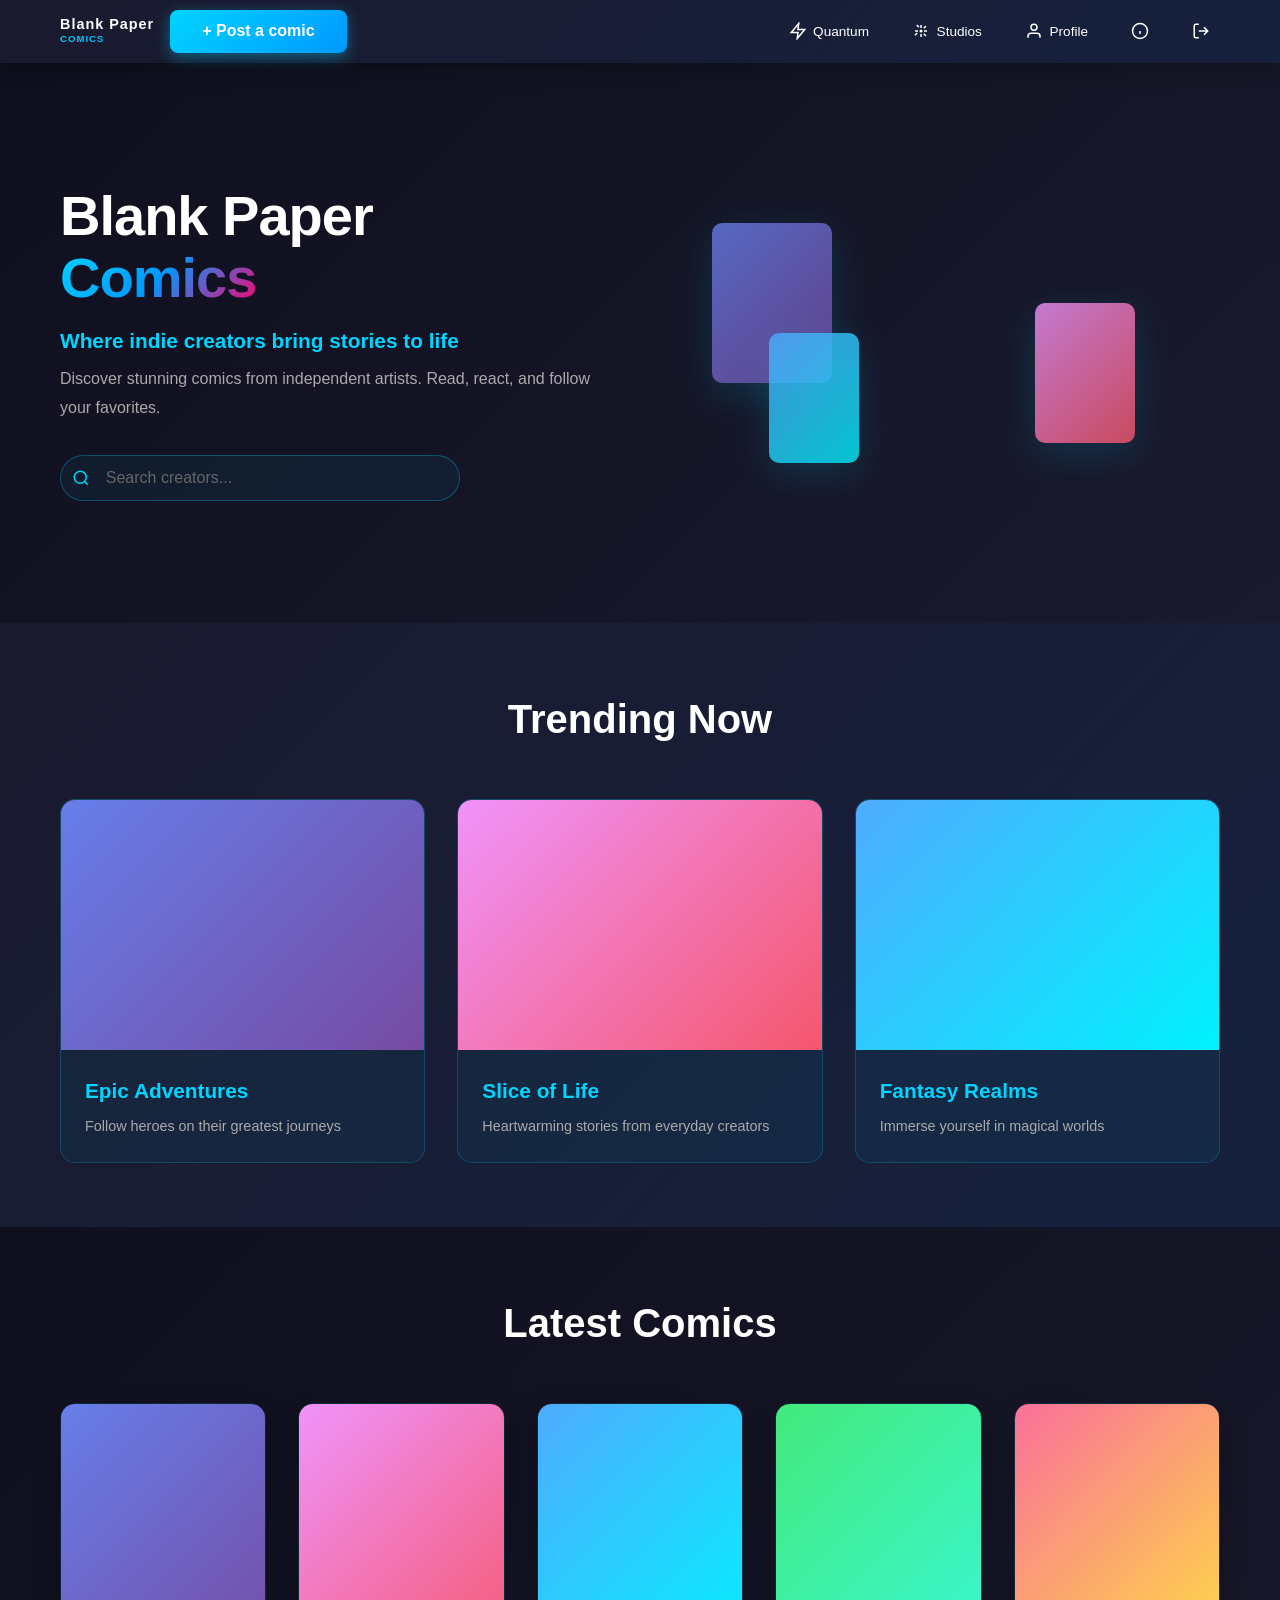
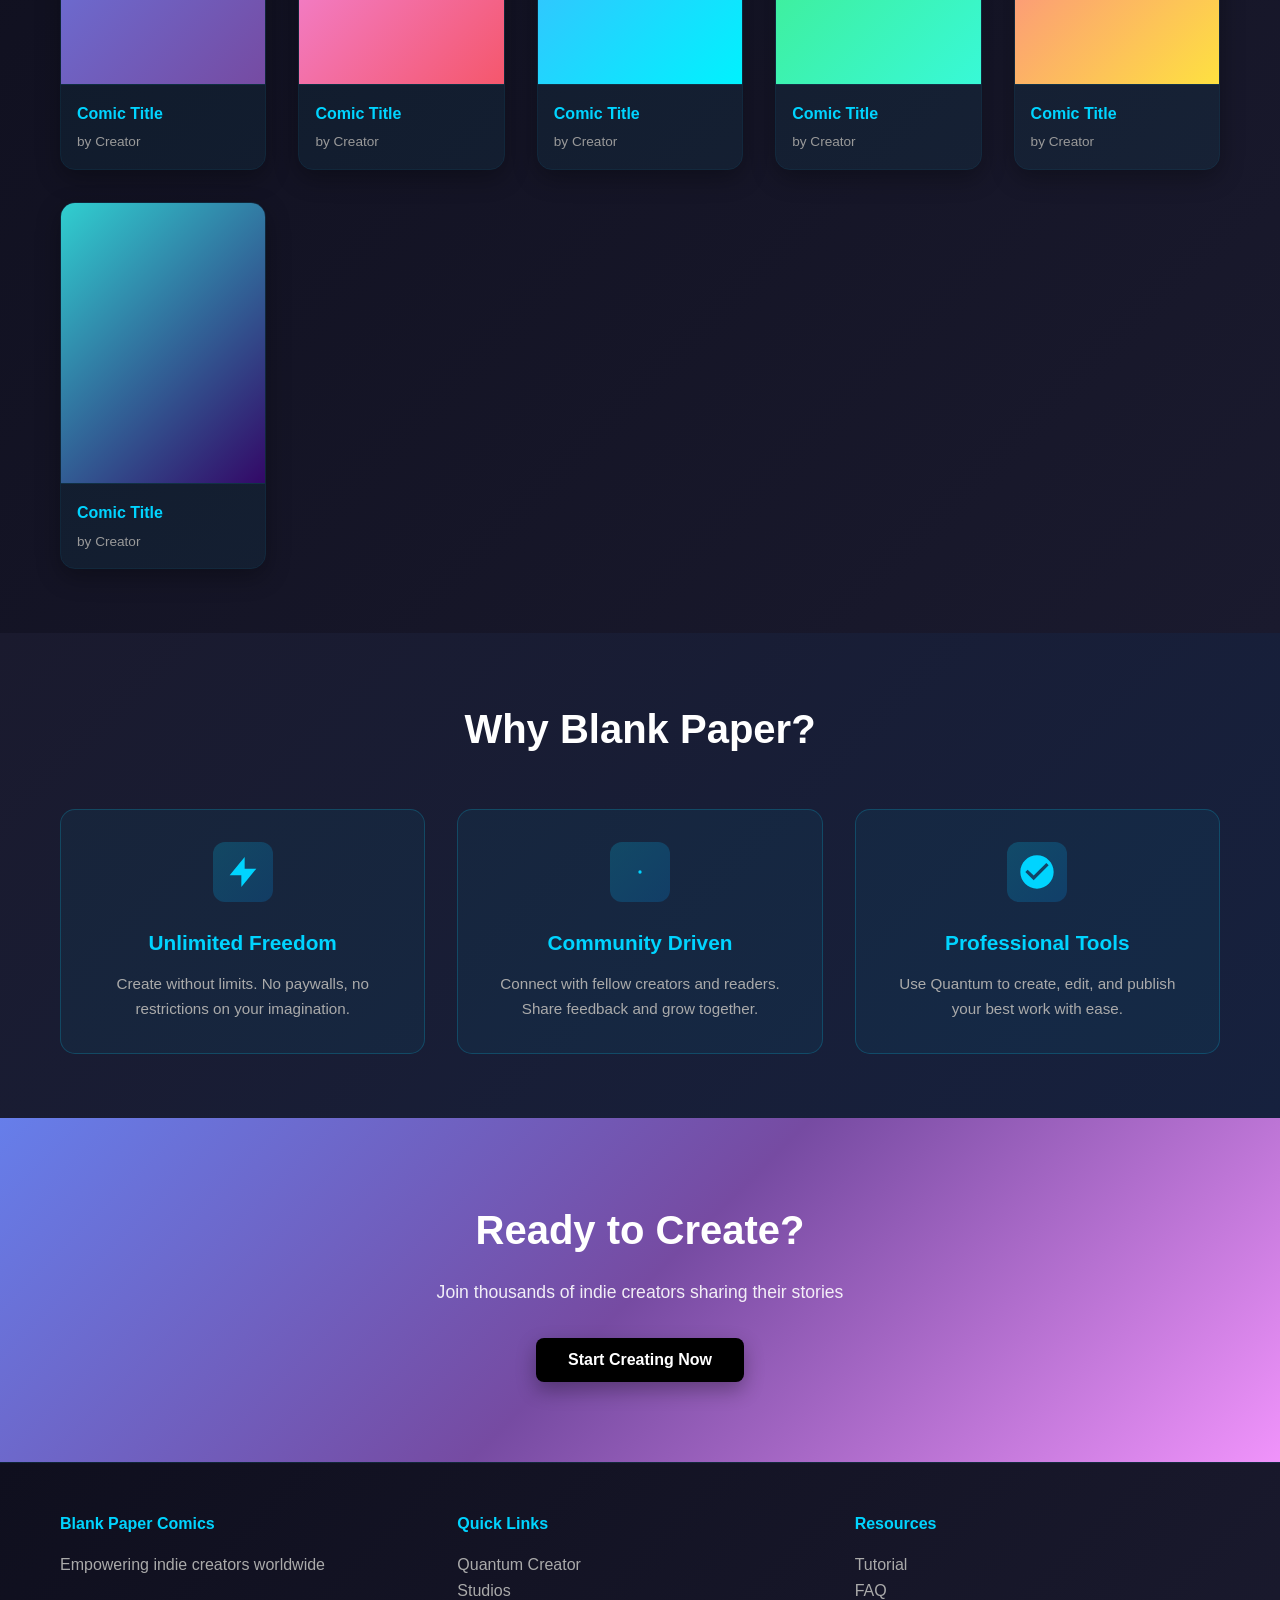
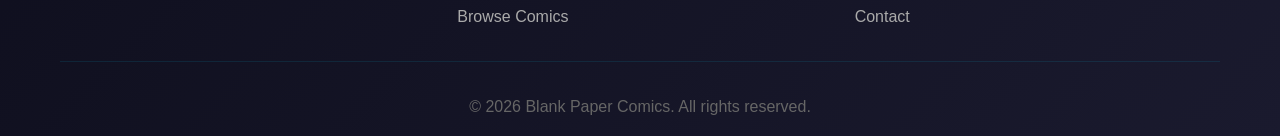
==== commit cbc004fa: "Update navbar - Quantum link now points to quantum.html" ====
--- a/index.html
+++ b/index.html
@@ -19,7 +19,7 @@
             
             <ul class="nav-links">
                 <li>
-                    <a href="#quantum" class="nav-item">
+                    <a href="quantum.html" class="nav-item">
                         <svg class="nav-icon" viewBox="0 0 24 24" fill="none" stroke="currentColor" stroke-width="2">
                             <polygon points="13 2 3 14 12 14 11 22 21 10 12 10 13 2"/>
                         </svg>
@@ -231,7 +231,7 @@
                 <div class="footer-section">
                     <h4>Quick Links</h4>
                     <ul>
-                        <li><a href="#quantum">Quantum Creator</a></li>
+                        <li><a href="quantum.html">Quantum Creator</a></li>
                         <li><a href="#studios">Studios</a></li>
                         <li><a href="#gallery">Browse Comics</a></li>
                     </ul>
--- a/styles.css
+++ b/styles.css
@@ -5,11 +5,15 @@
     box-sizing: border-box;
 }
 
+html {
+    scroll-behavior: smooth;
+}
+
 body {
-    font-family: -apple-system, BlinkMacSystemFont, 'Segoe UI', Roboto, sans-serif;
+    font-family: 'Segoe UI', Tahoma, Geneva, Verdana, sans-serif;
     line-height: 1.6;
     color: #333;
-    background-color: #f5f5f5;
+    background-color: #0f0f1e;
 }
 
 .container {
@@ -20,12 +24,13 @@
 
 /* Navigation Bar */
 .navbar {
-    background-color: #000;
+    background: linear-gradient(135deg, #1a1a2e 0%, #16213e 100%);
     color: #fff;
     padding: 0.6rem 0;
     position: sticky;
     top: 0;
     z-index: 100;
+    box-shadow: 0 4px 20px rgba(0, 0, 0, 0.3);
 }
 
 .navbar-container {
@@ -43,17 +48,21 @@
     font-weight: bold;
     line-height: 1;
     color: #fff;
+    letter-spacing: 1px;
 }
 
 .logo-text p {
     font-size: 0.6rem;
-    color: #ff6b35;
-    font-weight: bold;
-    letter-spacing: 0.5px;
+    background: linear-gradient(135deg, #00d4ff, #0099ff);
+    -webkit-background-clip: text;
+    -webkit-text-fill-color: transparent;
+    background-clip: text;
+    font-weight: bold;
+    letter-spacing: 1px;
 }
 
 .btn-post {
-    background-color: #000;
+    background: linear-gradient(135deg, #00d4ff 0%, #0099ff 100%);
     color: #fff;
     border: none;
     padding: 0.5rem 1rem;
@@ -61,13 +70,15 @@
     cursor: pointer;
     font-weight: bold;
     font-size: 0.85rem;
-    transition: background-color 0.3s;
+    transition: all 0.3s ease;
     flex-shrink: 0;
     white-space: nowrap;
+    box-shadow: 0 4px 15px rgba(0, 212, 255, 0.4);
 }
 
 .btn-post:hover {
-    background-color: #333;
+    transform: translateY(-2px);
+    box-shadow: 0 6px 20px rgba(0, 212, 255, 0.6);
 }
 
 .nav-links {
@@ -85,14 +96,15 @@
     color: #fff;
     text-decoration: none;
     font-size: 0.85rem;
-    transition: color 0.3s;
+    transition: all 0.3s ease;
     padding: 0.4rem 0.6rem;
     border-radius: 4px;
     cursor: pointer;
 }
 
 .nav-item:hover {
-    color: #ff6b35;
+    color: #00d4ff;
+    transform: translateY(-2px);
 }
 
 .nav-icon {
@@ -104,12 +116,6 @@
 .help-icon span,
 .logout-icon span {
     display: none;
-}
-
-.help-icon .nav-icon,
-.logout-icon .nav-icon {
-    width: 16px;
-    height: 16px;
 }
 
 /* Modal */
@@ -121,38 +127,45 @@
     top: 0;
     width: 100%;
     height: 100%;
-    background-color: rgba(0, 0, 0, 0.5);
+    background-color: rgba(0, 0, 0, 0.8);
+    backdrop-filter: blur(5px);
 }
 
 .modal-content {
-    background-color: #fff;
+    background: linear-gradient(135deg, #1a1a2e 0%, #16213e 100%);
+    color: #fff;
     margin: 10% auto;
     padding: 2rem;
-    border-radius: 8px;
+    border-radius: 15px;
     width: 90%;
     max-width: 400px;
     text-align: center;
+    box-shadow: 0 8px 32px rgba(0, 212, 255, 0.2);
+    border: 1px solid rgba(0, 212, 255, 0.2);
 }
 
 .close {
-    color: #999;
+    color: #00d4ff;
     float: right;
     font-size: 2rem;
     font-weight: bold;
     cursor: pointer;
+    transition: all 0.3s;
 }
 
 .close:hover {
-    color: #000;
+    color: #0099ff;
+    transform: scale(1.2);
 }
 
 .modal-content h2 {
     margin-bottom: 1rem;
-    color: #000;
+    color: #00d4ff;
+    font-size: 1.8rem;
 }
 
 .modal-content p {
-    color: #666;
+    color: #aaa;
     margin-bottom: 1.5rem;
 }
 
@@ -160,24 +173,33 @@
     width: 100%;
     padding: 0.8rem;
     margin-bottom: 1rem;
-    border: 1px solid #ddd;
-    border-radius: 4px;
+    border: 1px solid rgba(0, 212, 255, 0.3);
+    border-radius: 8px;
     font-size: 1rem;
+    background-color: rgba(255, 255, 255, 0.05);
+    color: #fff;
+}
+
+.modal-content input::placeholder {
+    color: #666;
 }
 
 .modal-content input:focus {
     outline: none;
-    border-color: #ff6b35;
+    border-color: #00d4ff;
+    background-color: rgba(0, 212, 255, 0.1);
+    box-shadow: 0 0 10px rgba(0, 212, 255, 0.3);
 }
 
 .signup-link {
     margin-top: 1rem;
-    color: #666;
+    color: #aaa;
 }
 
 .signup-link a {
-    color: #ff6b35;
+    color: #00d4ff;
     text-decoration: none;
+    font-weight: bold;
 }
 
 .signup-link a:hover {
@@ -186,28 +208,68 @@
 
 /* Hero Section */
 .hero {
-    background-color: #fff;
-    padding: 4rem 0;
+    background: linear-gradient(135deg, #0f0f1e 0%, #1a1a2e 100%);
+    padding: 5rem 0;
     text-align: left;
-}
-
-.hero h2 {
+    position: relative;
+    overflow: hidden;
+    min-height: 500px;
+}
+
+.hero .container {
+    display: flex;
+    justify-content: space-between;
+    align-items: center;
+    gap: 2rem;
+}
+
+.hero-content {
+    flex: 1;
+    z-index: 2;
+}
+
+.hero-visual {
+    flex: 1;
+    position: relative;
+    height: 400px;
+    display: flex;
+    align-items: center;
+    justify-content: center;
+}
+
+.hero-title {
     font-size: 3.5rem;
     font-weight: bold;
     margin-bottom: 1rem;
     line-height: 1.1;
-    color: #000;
-}
-
-.hero .highlight {
-    color: #ff6b35;
-}
-
-.hero p {
-    font-size: 1.1rem;
-    color: #666;
+    color: #fff;
+    letter-spacing: -1px;
+}
+
+.hero-break {
+    display: block;
+}
+
+.hero-title .highlight {
+    background: linear-gradient(135deg, #00d4ff, #0099ff, #ff006e);
+    -webkit-background-clip: text;
+    -webkit-text-fill-color: transparent;
+    background-clip: text;
+    font-weight: 900;
+}
+
+.hero-subtitle {
+    font-size: 1.3rem;
+    color: #00d4ff;
+    margin-bottom: 0.5rem;
+    font-weight: 600;
+}
+
+.hero-description {
+    font-size: 1rem;
+    color: #aaa;
     margin-bottom: 2rem;
-    line-height: 1.6;
+    line-height: 1.8;
 }
 
 .search-box {
@@ -223,76 +285,211 @@
     left: 12px;
     width: 18px;
     height: 18px;
-    color: #999;
+    color: #00d4ff;
     pointer-events: none;
 }
 
 .search-box input {
     width: 100%;
     padding: 0.8rem 1.2rem 0.8rem 2.8rem;
-    border: 1px solid #ddd;
+    border: 1px solid rgba(0, 212, 255, 0.3);
     border-radius: 25px;
     font-size: 1rem;
-    background-color: #f5f5f5;
+    background-color: rgba(0, 212, 255, 0.05);
+    color: #fff;
+    transition: all 0.3s;
 }
 
 .search-box input::placeholder {
-    color: #999;
+    color: #666;
 }
 
 .search-box input:focus {
     outline: none;
-    border-color: #ff6b35;
-    background-color: #fff;
+    border-color: #00d4ff;
+    background-color: rgba(0, 212, 255, 0.1);
+    box-shadow: 0 0 15px rgba(0, 212, 255, 0.3);
+}
+
+/* Floating Comics */
+.floating-comic {
+    position: absolute;
+    border-radius: 10px;
+    opacity: 0.8;
+    animation: float 6s ease-in-out infinite;
+    box-shadow: 0 10px 40px rgba(0, 212, 255, 0.2);
+}
+
+.floating-1 {
+    width: 120px;
+    height: 160px;
+    background: linear-gradient(135deg, #667eea 0%, #764ba2 100%);
+    top: 20%;
+    left: 10%;
+    animation-delay: 0s;
+}
+
+.floating-2 {
+    width: 100px;
+    height: 140px;
+    background: linear-gradient(135deg, #f093fb 0%, #f5576c 100%);
+    top: 40%;
+    right: 15%;
+    animation-delay: 1s;
+}
+
+.floating-3 {
+    width: 90px;
+    height: 130px;
+    background: linear-gradient(135deg, #4facfe 0%, #00f2fe 100%);
+    bottom: 20%;
+    left: 20%;
+    animation-delay: 2s;
+}
+
+@keyframes float {
+    0%, 100% {
+        transform: translateY(0px);
+    }
+    50% {
+        transform: translateY(-20px);
+    }
+}
+
+/* Featured Section */
+.featured-section {
+    background: linear-gradient(135deg, #1a1a2e 0%, #16213e 100%);
+    padding: 4rem 0;
+}
+
+.featured-section h2 {
+    text-align: center;
+    font-size: 2.5rem;
+    margin-bottom: 3rem;
+    color: #fff;
+}
+
+.featured-grid {
+    display: grid;
+    grid-template-columns: repeat(auto-fit, minmax(300px, 1fr));
+    gap: 2rem;
+}
+
+.featured-card {
+    background: rgba(0, 212, 255, 0.05);
+    border: 1px solid rgba(0, 212, 255, 0.2);
+    border-radius: 15px;
+    overflow: hidden;
+    transition: all 0.3s ease;
+    cursor: pointer;
+}
+
+.featured-card:hover {
+    transform: translateY(-10px);
+    border-color: #00d4ff;
+    box-shadow: 0 15px 40px rgba(0, 212, 255, 0.3);
+}
+
+.card-image {
+    width: 100%;
+    height: 250px;
+    background-size: cover;
+    background-position: center;
+    position: relative;
+}
+
+.featured-1 {
+    background: linear-gradient(135deg, #667eea 0%, #764ba2 100%);
+}
+
+.featured-2 {
+    background: linear-gradient(135deg, #f093fb 0%, #f5576c 100%);
+}
+
+.featured-3 {
+    background: linear-gradient(135deg, #4facfe 0%, #00f2fe 100%);
+}
+
+.featured-card h3 {
+    color: #00d4ff;
+    padding: 1.5rem 1.5rem 0;
+    font-size: 1.3rem;
+}
+
+.featured-card p {
+    color: #aaa;
+    padding: 0.5rem 1.5rem 1.5rem;
+    font-size: 0.9rem;
 }
 
 /* Gallery Section */
 .gallery {
     padding: 4rem 0;
-    background-color: #fff;
+    background: linear-gradient(135deg, #0f0f1e 0%, #1a1a2e 100%);
 }
 
 .gallery h2 {
     text-align: center;
-    font-size: 2rem;
+    font-size: 2.5rem;
     margin-bottom: 3rem;
+    color: #fff;
 }
 
 .comics-grid {
     display: grid;
-    grid-template-columns: repeat(auto-fill, minmax(250px, 1fr));
+    grid-template-columns: repeat(auto-fill, minmax(200px, 1fr));
     gap: 2rem;
 }
 
 .comic-card {
-    border-radius: 8px;
+    border-radius: 15px;
     overflow: hidden;
-    box-shadow: 0 2px 8px rgba(0, 0, 0, 0.1);
-    transition: transform 0.3s, box-shadow 0.3s;
+    box-shadow: 0 8px 25px rgba(0, 0, 0, 0.3);
+    transition: all 0.3s ease;
     cursor: pointer;
+    border: 1px solid rgba(0, 212, 255, 0.1);
 }
 
 .comic-card:hover {
-    transform: translateY(-5px);
-    box-shadow: 0 4px 12px rgba(0, 0, 0, 0.15);
-}
-
-.comic-card img {
+    transform: translateY(-8px) scale(1.02);
+    box-shadow: 0 15px 40px rgba(0, 212, 255, 0.3);
+    border-color: #00d4ff;
+}
+
+.comic-image {
     width: 100%;
-    height: 350px;
-    object-fit: cover;
+    height: 280px;
+    background-size: cover;
+    background-position: center;
+}
+
+.comic-info {
+    background: rgba(0, 212, 255, 0.05);
+    padding: 1rem;
+    border-top: 1px solid rgba(0, 212, 255, 0.1);
+}
+
+.comic-info h4 {
+    color: #00d4ff;
+    margin-bottom: 0.3rem;
+}
+
+.comic-info .creator {
+    color: #999;
+    font-size: 0.85rem;
 }
 
 /* Features Section */
 .features {
     padding: 4rem 0;
-    background-color: #f5f5f5;
+    background: linear-gradient(135deg, #1a1a2e 0%, #16213e 100%);
 }
 
 .features h2 {
     text-align: center;
     font-size: 2.5rem;
     margin-bottom: 3rem;
+    color: #fff;
 }
 
 .feature-grid {
@@ -302,84 +499,147 @@
 }
 
 .feature-card {
-    background-color: #fff;
+    background: rgba(0, 212, 255, 0.05);
     padding: 2rem;
-    border-radius: 8px;
-    box-shadow: 0 2px 8px rgba(0, 0, 0, 0.1);
+    border-radius: 15px;
     text-align: center;
+    border: 1px solid rgba(0, 212, 255, 0.2);
+    transition: all 0.3s ease;
+}
+
+.feature-card:hover {
+    transform: translateY(-5px);
+    border-color: #00d4ff;
+    box-shadow: 0 10px 30px rgba(0, 212, 255, 0.2);
 }
 
 .feature-icon {
-    width: 50px;
-    height: 50px;
-    margin: 0 auto 1rem;
-    color: #ff6b35;
+    width: 60px;
+    height: 60px;
+    margin: 0 auto 1.5rem;
+    color: #00d4ff;
+    background: linear-gradient(135deg, rgba(0, 212, 255, 0.2) 0%, rgba(0, 153, 255, 0.2) 100%);
+    border-radius: 12px;
+    display: flex;
+    align-items: center;
+    justify-content: center;
 }
 
 .feature-icon svg {
     width: 100%;
     height: 100%;
-    stroke: currentColor;
+    padding: 10px;
 }
 
 .feature-card h3 {
-    font-size: 1.5rem;
-    margin-bottom: 0.5rem;
-    color: #000;
+    font-size: 1.3rem;
+    margin-bottom: 0.8rem;
+    color: #00d4ff;
 }
 
 .feature-card p {
-    color: #666;
+    color: #aaa;
     font-size: 0.95rem;
-}
-
-/* Sections */
-.section {
-    padding: 4rem 0;
+    line-height: 1.6;
+}
+
+/* CTA Section */
+.cta-section {
+    padding: 5rem 0;
+    background: linear-gradient(135deg, #667eea 0%, #764ba2 50%, #f093fb 100%);
     text-align: center;
-    background-color: #fff;
-}
-
-.section h2 {
+}
+
+.cta-section h2 {
     font-size: 2.5rem;
     margin-bottom: 1rem;
-    color: #000;
-}
-
-.section p {
+    color: #fff;
+}
+
+.cta-section p {
     font-size: 1.1rem;
-    color: #666;
+    color: rgba(255, 255, 255, 0.9);
     margin-bottom: 2rem;
+}
+
+.btn-cta {
+    background: #000;
+    color: #fff;
+    padding: 1rem 3rem;
+    font-weight: bold;
+    font-size: 1rem;
+    transition: all 0.3s ease;
+    box-shadow: 0 8px 20px rgba(0, 0, 0, 0.3);
+}
+
+.btn-cta:hover {
+    transform: translateY(-3px);
+    box-shadow: 0 12px 30px rgba(0, 0, 0, 0.4);
+    background: #222;
 }
 
 /* Buttons */
 .btn {
     padding: 0.8rem 2rem;
     border: none;
-    border-radius: 5px;
+    border-radius: 8px;
     cursor: pointer;
     font-size: 1rem;
-    transition: all 0.3s;
+    transition: all 0.3s ease;
 }
 
 .btn-primary {
-    background-color: #ff6b35;
-    color: #fff;
-    font-weight: bold;
+    background: linear-gradient(135deg, #00d4ff 0%, #0099ff 100%);
+    color: #fff;
+    font-weight: bold;
+    box-shadow: 0 4px 15px rgba(0, 212, 255, 0.4);
 }
 
 .btn-primary:hover {
-    background-color: #e55a24;
-    transform: scale(1.05);
+    transform: translateY(-2px);
+    box-shadow: 0 6px 20px rgba(0, 212, 255, 0.6);
 }
 
 /* Footer */
 .footer {
-    background-color: #000;
-    color: #fff;
+    background: linear-gradient(135deg, #0f0f1e 0%, #1a1a2e 100%);
+    color: #aaa;
+    padding: 3rem 0 1rem;
+    border-top: 1px solid rgba(0, 212, 255, 0.1);
+}
+
+.footer-content {
+    display: grid;
+    grid-template-columns: repeat(auto-fit, minmax(250px, 1fr));
+    gap: 2rem;
+    margin-bottom: 2rem;
+}
+
+.footer-section h4 {
+    color: #00d4ff;
+    margin-bottom: 1rem;
+}
+
+.footer-section ul {
+    list-style: none;
+}
+
+.footer-section a {
+    color: #aaa;
+    text-decoration: none;
+    transition: all 0.3s;
+}
+
+.footer-section a:hover {
+    color: #00d4ff;
+    padding-left: 5px;
+}
+
+.footer-bottom {
     text-align: center;
-    padding: 2rem 0;
-    margin-top: 4rem;
+    padding-top: 2rem;
+    border-top: 1px solid rgba(0, 212, 255, 0.1);
+    color: #666;
 }
 
 /* Responsive */
@@ -389,8 +649,16 @@
         gap: 0.5rem;
     }
 
-    .btn-post {
-        margin: 0;
+    .hero .container {
+        flex-direction: column;
+    }
+
+    .hero-visual {
+        display: none;
+    }
+
+    .hero-title {
+        font-size: 2rem;
     }
 
     .nav-links {
@@ -400,10 +668,6 @@
         width: 100%;
     }
 
-    .hero h2 {
-        font-size: 2.5rem;
-    }
-
     .search-box {
         max-width: 100%;
     }
@@ -411,4 +675,12 @@
     .comics-grid {
         grid-template-columns: repeat(auto-fill, minmax(150px, 1fr));
     }
+
+    .featured-grid {
+        grid-template-columns: 1fr;
+    }
+
+    .feature-grid {
+        grid-template-columns: 1fr;
+    }
 }
